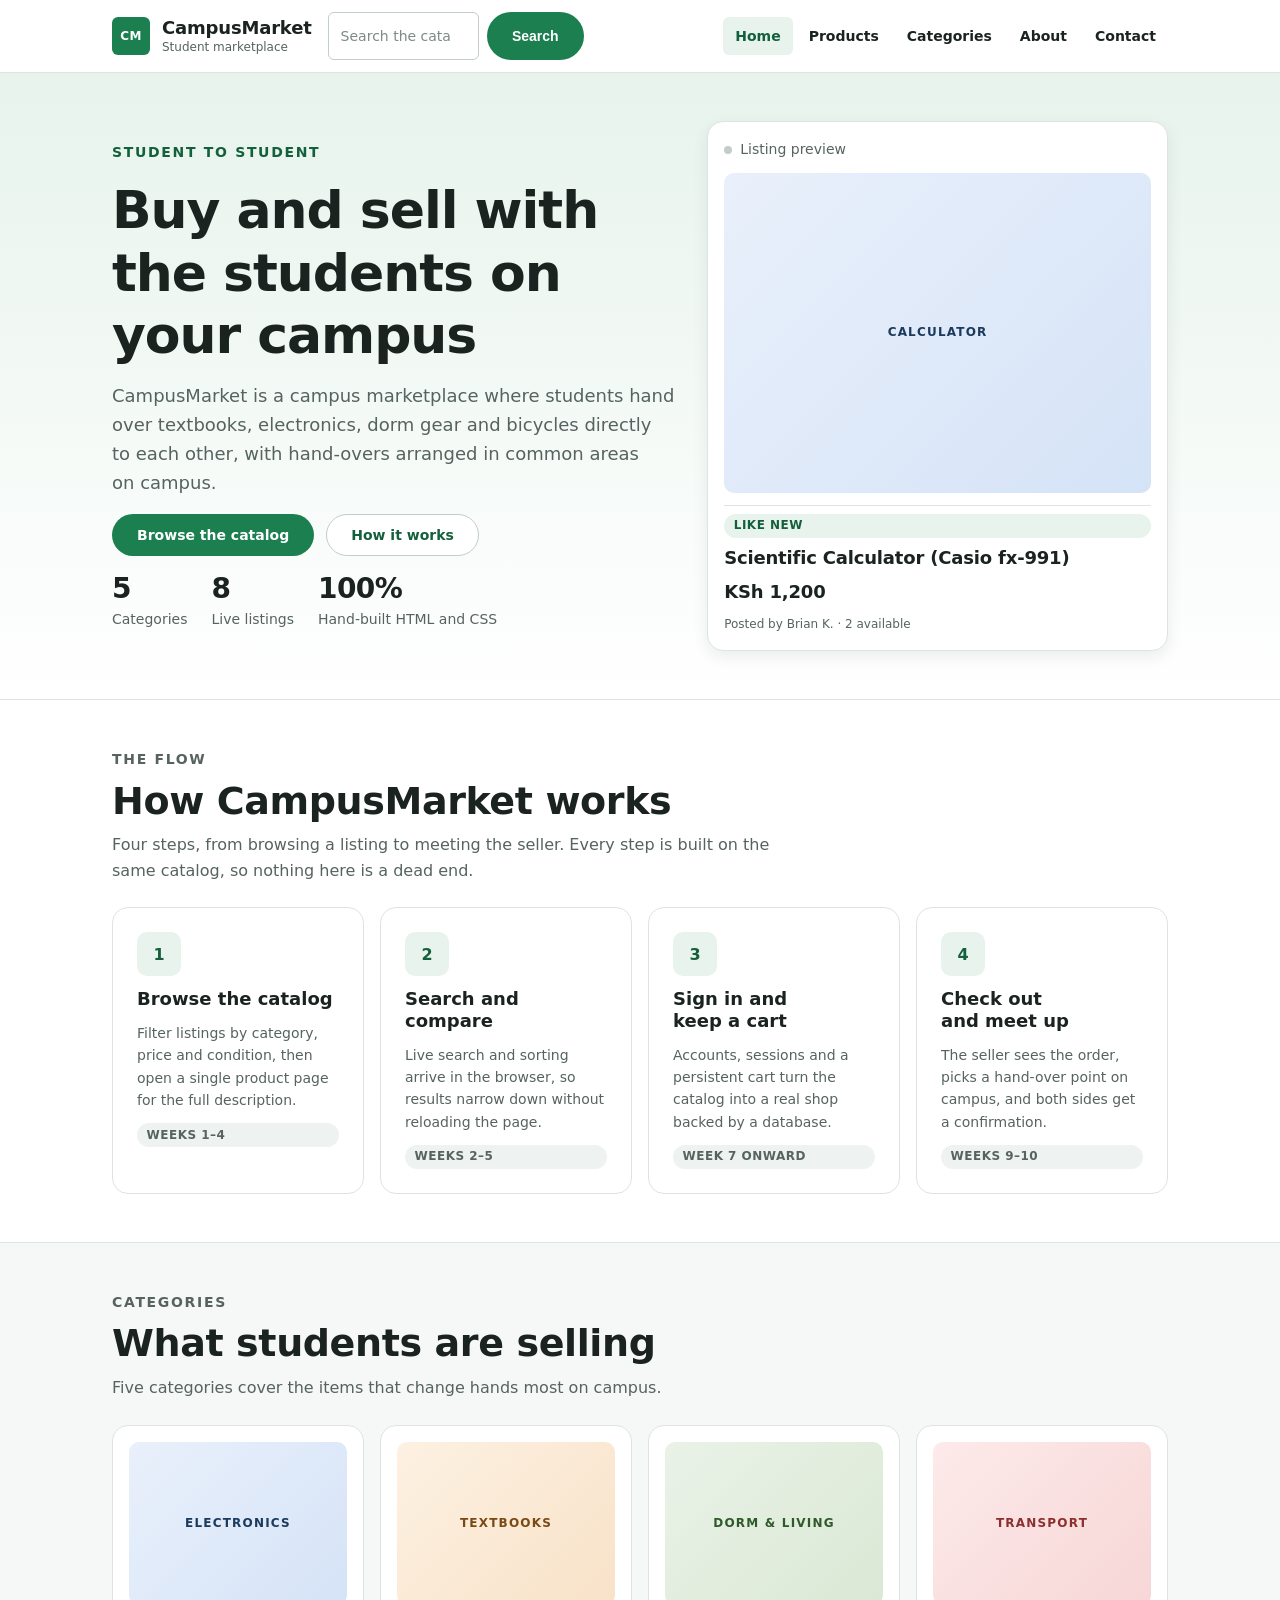
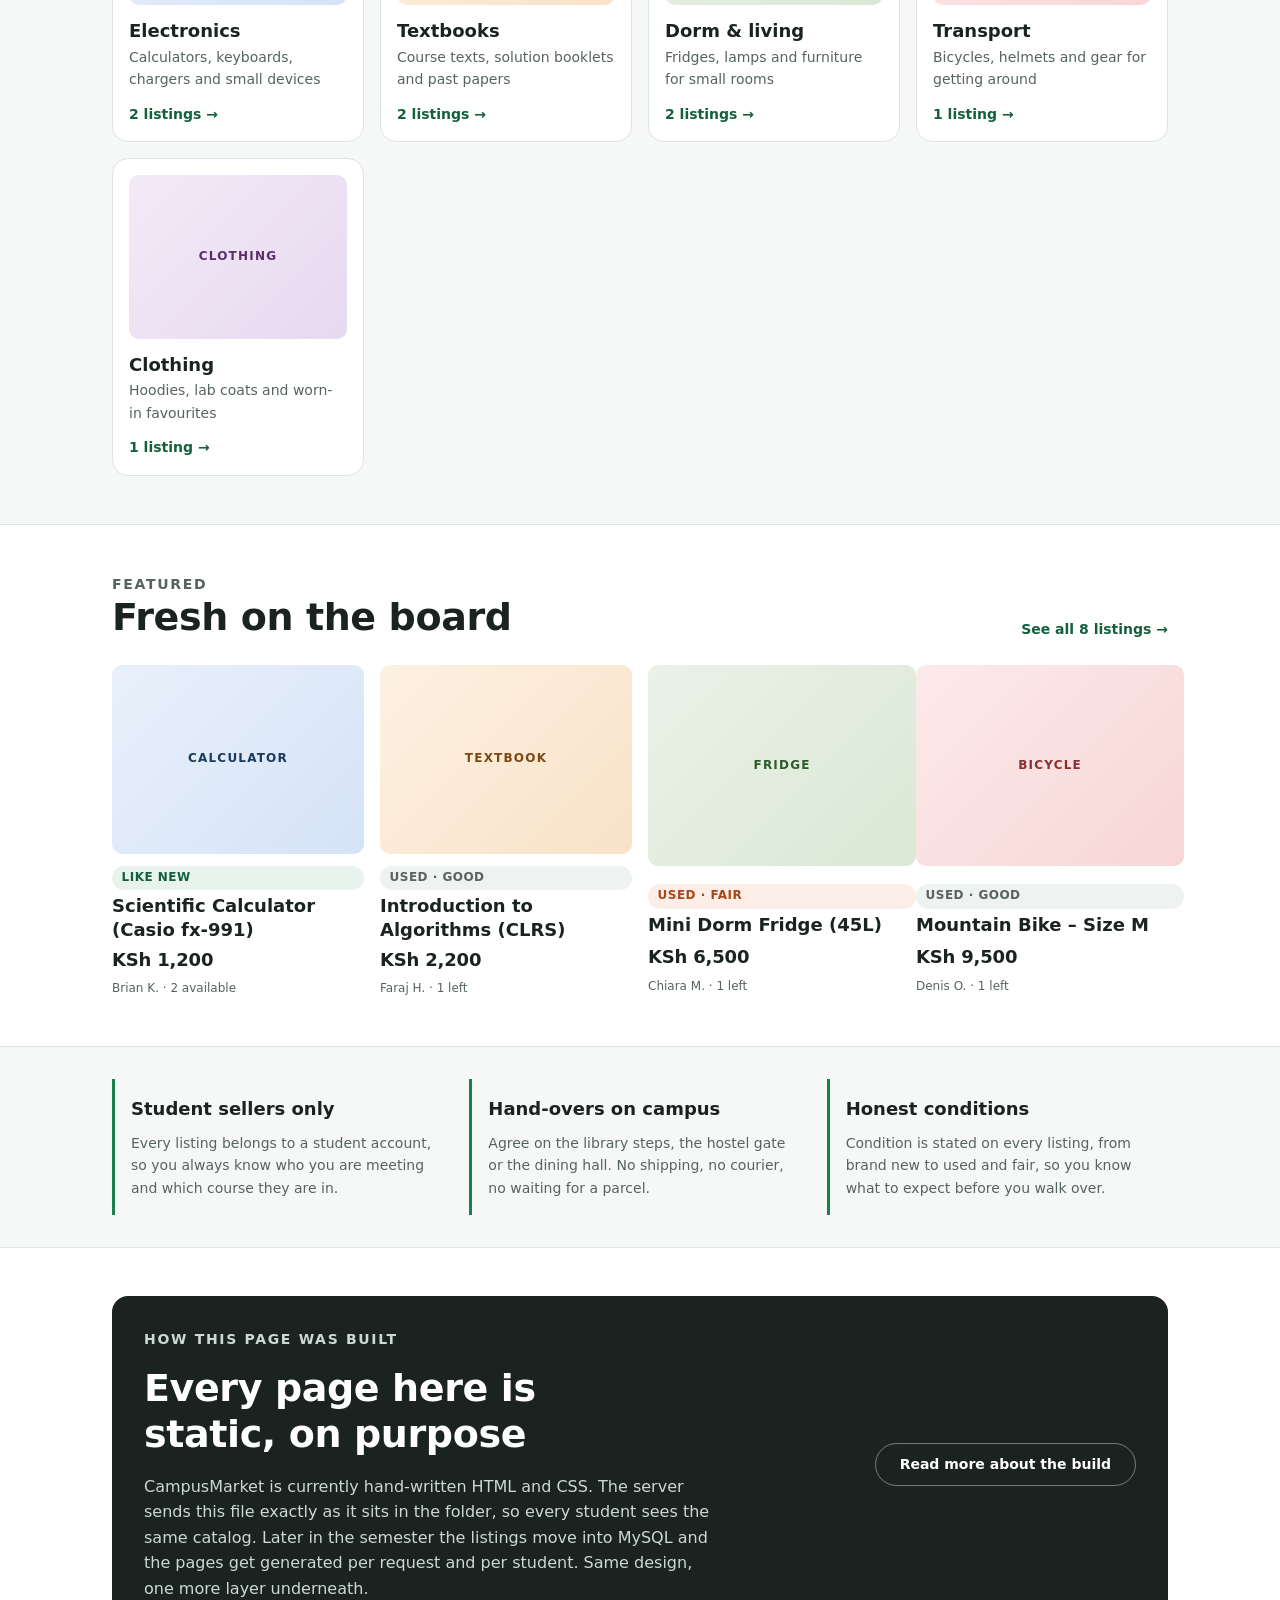
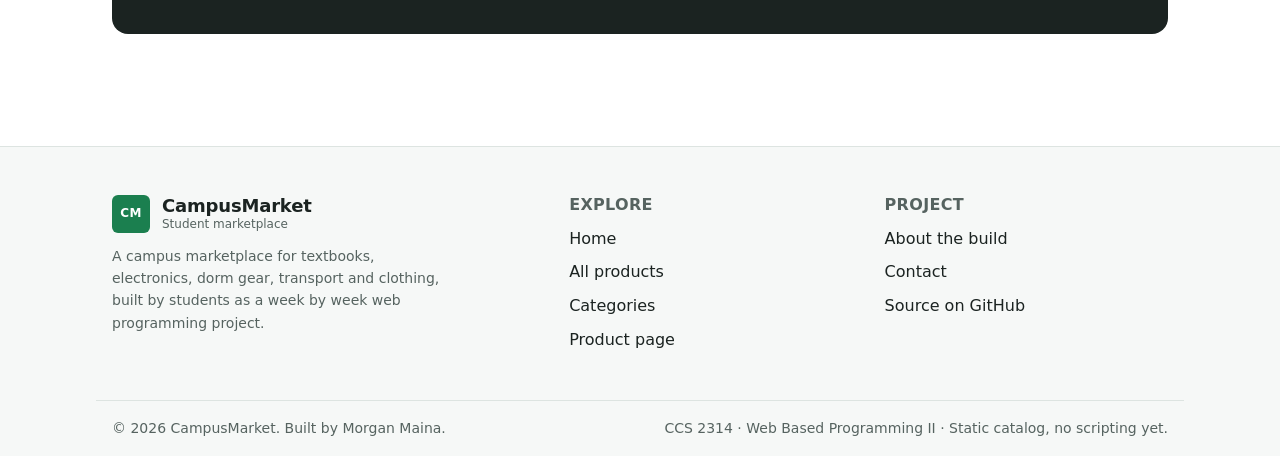
==== index.html @ 585a8e01 "CampusMarket: the Week 1-4 static catalog Initial commit of the rebuilt project: ten hand-written pa" ====
<!DOCTYPE html>
<html lang="en">
<head>
  <meta charset="utf-8">
  <meta name="viewport" content="width=device-width, initial-scale=1">
  <title>CampusMarket | Buy and sell on campus</title>
  <meta name="description" content="CampusMarket is a student marketplace for buying and selling used textbooks, electronics, dorm gear and more on campus.">
  <link rel="stylesheet" href="css/style.css">
</head>
<body>
  <a class="skip-link" href="#main">Skip to main content</a>

  <header class="site-header">
    <div class="container site-header__inner">
      <a class="brand" href="index.html">
        <span class="brand__mark" aria-hidden="true">CM</span>
        <span>
          <span class="brand__name">CampusMarket</span>
          <span class="brand__tag">Student marketplace</span>
        </span>
      </a>

      <form class="header-search" role="search" action="products.html" method="get">
        <label class="visually-hidden" for="site-search">Search listings</label>
        <input class="input" id="site-search" name="q" type="search" placeholder="Search the catalog">
        <button class="btn btn--primary" type="submit">Search</button>
      </form>

      <nav class="site-nav" aria-label="Primary">
        <ul class="site-nav__list">
          <li><a class="site-nav__link" href="index.html" aria-current="page">Home</a></li>
          <li><a class="site-nav__link" href="products.html">Products</a></li>
          <li><a class="site-nav__link" href="products.html#categories">Categories</a></li>
          <li><a class="site-nav__link" href="about.html">About</a></li>
          <li><a class="site-nav__link" href="contact.html">Contact</a></li>
        </ul>
      </nav>
    </div>
  </header>

  <main id="main">
    <section class="hero">
      <div class="container hero__inner">
        <div class="hero__content">
          <p class="eyebrow">Student to student</p>
          <h1>Buy and sell with the students on your campus</h1>
          <p class="lead">CampusMarket is a campus marketplace where students hand over
            textbooks, electronics, dorm gear and bicycles directly to each other, with
            hand-overs arranged in common areas on campus.</p>
          <div class="hero__actions">
            <a class="btn btn--primary" href="products.html">Browse the catalog</a>
            <a class="btn btn--secondary" href="#how-it-works">How it works</a>
          </div>
          <ul class="hero__stats">
            <li>
              <span class="stat__value">5</span>
              <span class="stat__label">Categories</span>
            </li>
            <li>
              <span class="stat__value">8</span>
              <span class="stat__label">Live listings</span>
            </li>
            <li>
              <span class="stat__value">100%</span>
              <span class="stat__label">Hand-built HTML and CSS</span>
            </li>
          </ul>
        </div>

        <aside class="hero__panel" aria-label="Example listing">
          <p class="hero__panel-bar">Listing preview</p>
          <div class="media media--electronics" role="img" aria-label="Placeholder for a product photo">Calculator</div>
          <div class="hero__panel-body">
            <span class="chip chip--primary">Like new</span>
            <h2 class="product-card__title">Scientific Calculator (Casio fx-991)</h2>
            <p class="price">KSh 1,200</p>
            <p class="product-card__meta">Posted by Brian K. &middot; 2 available</p>
          </div>
        </aside>
      </div>
    </section>

    <section class="section" id="how-it-works" aria-labelledby="how-it-works-title">
      <div class="container">
        <div class="section__head">
          <p class="eyebrow">The flow</p>
          <h2 id="how-it-works-title">How CampusMarket works</h2>
          <p>Four steps, from browsing a listing to meeting the seller. Every step is built
            on the same catalog, so nothing here is a dead end.</p>
        </div>

        <div class="grid grid--4">
          <article class="card card--link">
            <span class="feature__icon" aria-hidden="true">1</span>
            <h3 class="card__title">Browse the catalog</h3>
            <p class="card__text">Filter listings by category, price and condition, then open
              a single product page for the full description.</p>
            <span class="chip">Weeks 1&ndash;4</span>
          </article>

          <article class="card card--link">
            <span class="feature__icon" aria-hidden="true">2</span>
            <h3 class="card__title">Search and compare</h3>
            <p class="card__text">Live search and sorting arrive in the browser, so results
              narrow down without reloading the page.</p>
            <span class="chip">Weeks 2&ndash;5</span>
          </article>

          <article class="card card--link">
            <span class="feature__icon" aria-hidden="true">3</span>
            <h3 class="card__title">Sign in and keep a cart</h3>
            <p class="card__text">Accounts, sessions and a persistent cart turn the catalog
              into a real shop backed by a database.</p>
            <span class="chip">Week 7 onward</span>
          </article>

          <article class="card card--link">
            <span class="feature__icon" aria-hidden="true">4</span>
            <h3 class="card__title">Check out and meet up</h3>
            <p class="card__text">The seller sees the order, picks a hand-over point on
              campus, and both sides get a confirmation.</p>
            <span class="chip">Weeks 9&ndash;10</span>
          </article>
        </div>
      </div>
    </section>

    <section class="section section--surface" id="categories" aria-labelledby="categories-title">
      <div class="container">
        <div class="section__head">
          <p class="eyebrow">Categories</p>
          <h2 id="categories-title">What students are selling</h2>
          <p>Five categories cover the items that change hands most on campus.</p>
        </div>

        <div class="grid grid--3">
          <a class="category-card" href="category-electronics.html">
            <div class="media media--electronics" role="img" aria-label="Placeholder for the electronics category">Electronics</div>
            <div>
              <p class="category-card__name">Electronics</p>
              <p class="category-card__meta">Calculators, keyboards, chargers and small devices</p>
            </div>
            <p class="card__link">2 listings</p>
          </a>

          <a class="category-card" href="category-textbooks.html">
            <div class="media media--textbooks" role="img" aria-label="Placeholder for the textbooks category">Textbooks</div>
            <div>
              <p class="category-card__name">Textbooks</p>
              <p class="category-card__meta">Course texts, solution booklets and past papers</p>
            </div>
            <p class="card__link">2 listings</p>
          </a>

          <a class="category-card" href="category-dorm-living.html">
            <div class="media media--dorm-living" role="img" aria-label="Placeholder for the dorm and living category">Dorm &amp; living</div>
            <div>
              <p class="category-card__name">Dorm &amp; living</p>
              <p class="category-card__meta">Fridges, lamps and furniture for small rooms</p>
            </div>
            <p class="card__link">2 listings</p>
          </a>

          <a class="category-card" href="category-transport.html">
            <div class="media media--transport" role="img" aria-label="Placeholder for the transport category">Transport</div>
            <div>
              <p class="category-card__name">Transport</p>
              <p class="category-card__meta">Bicycles, helmets and gear for getting around</p>
            </div>
            <p class="card__link">1 listing</p>
          </a>

          <a class="category-card" href="category-clothing.html">
            <div class="media media--clothing" role="img" aria-label="Placeholder for the clothing category">Clothing</div>
            <div>
              <p class="category-card__name">Clothing</p>
              <p class="category-card__meta">Hoodies, lab coats and worn-in favourites</p>
            </div>
            <p class="card__link">1 listing</p>
          </a>
        </div>
      </div>
    </section>

    <section class="section" aria-labelledby="featured-title">
      <div class="container">
        <div class="section__head section__head--split">
          <div>
            <p class="eyebrow">Featured</p>
            <h2 id="featured-title">Fresh on the board</h2>
          </div>
          <a class="card__link" href="products.html">See all 8 listings</a>
        </div>

        <div class="grid grid--4">
          <article class="product-card">
            <div class="media media--electronics" role="img" aria-label="Placeholder for a product photo">Calculator</div>
            <div class="product-card__body">
              <span class="chip chip--primary">Like new</span>
              <h3 class="product-card__title">
                <a href="product.html">Scientific Calculator (Casio fx-991)</a>
              </h3>
              <p class="price">KSh 1,200</p>
              <p class="product-card__meta">Brian K. &middot; 2 available</p>
            </div>
          </article>

          <article class="product-card">
            <div class="media media--textbooks" role="img" aria-label="Placeholder for a product photo">Textbook</div>
            <div class="product-card__body">
              <span class="chip">Used &middot; good</span>
              <h3 class="product-card__title">
                <a href="product.html">Introduction to Algorithms (CLRS)</a>
              </h3>
              <p class="price">KSh 2,200</p>
              <p class="product-card__meta">Faraj H. &middot; 1 left</p>
            </div>
          </article>

          <article class="product-card">
            <div class="media media--dorm-living" role="img" aria-label="Placeholder for a product photo">Fridge</div>
            <div class="product-card__body">
              <span class="chip chip--sale">Used &middot; fair</span>
              <h3 class="product-card__title">
                <a href="product.html">Mini Dorm Fridge (45L)</a>
              </h3>
              <p class="price">KSh 6,500</p>
              <p class="product-card__meta">Chiara M. &middot; 1 left</p>
            </div>
          </article>

          <article class="product-card">
            <div class="media media--transport" role="img" aria-label="Placeholder for a product photo">Bicycle</div>
            <div class="product-card__body">
              <span class="chip">Used &middot; good</span>
              <h3 class="product-card__title">
                <a href="product.html">Mountain Bike &ndash; Size M</a>
              </h3>
              <p class="price">KSh 9,500</p>
              <p class="product-card__meta">Denis O. &middot; 1 left</p>
            </div>
          </article>
        </div>
      </div>
    </section>

    <section class="section section--tight section--surface" aria-labelledby="promises-title">
      <div class="container">
        <h2 class="visually-hidden" id="promises-title">Why shop on CampusMarket</h2>
        <div class="grid grid--3">
          <div class="promise">
            <p class="promise__title">Student sellers only</p>
            <p class="promise__text">Every listing belongs to a student account, so you always
              know who you are meeting and which course they are in.</p>
          </div>
          <div class="promise">
            <p class="promise__title">Hand-overs on campus</p>
            <p class="promise__text">Agree on the library steps, the hostel gate or the dining
              hall. No shipping, no courier, no waiting for a parcel.</p>
          </div>
          <div class="promise">
            <p class="promise__title">Honest conditions</p>
            <p class="promise__text">Condition is stated on every listing, from brand new to
              used and fair, so you know what to expect before you walk over.</p>
          </div>
        </div>
      </div>
    </section>

    <section class="section" aria-labelledby="static-title">
      <div class="container">
        <div class="callout">
          <div class="stack">
            <p class="eyebrow">How this page was built</p>
            <h2 id="static-title">Every page here is static, on purpose</h2>
            <p>CampusMarket is currently hand-written HTML and CSS. The server sends this file
              exactly as it sits in the folder, so every student sees the same catalog. Later in
              the semester the listings move into MySQL and the pages get generated per request
              and per student. Same design, one more layer underneath.</p>
          </div>
          <a class="btn btn--secondary" href="about.html">Read more about the build</a>
        </div>
      </div>
    </section>
  </main>

  <footer class="site-footer">
    <div class="container site-footer__inner">
      <div class="site-footer__about">
        <a class="brand" href="index.html">
          <span class="brand__mark" aria-hidden="true">CM</span>
          <span>
            <span class="brand__name">CampusMarket</span>
            <span class="brand__tag">Student marketplace</span>
          </span>
        </a>
        <p>A campus marketplace for textbooks, electronics, dorm gear, transport and
          clothing, built by students as a week by week web programming project.</p>
      </div>

      <nav aria-labelledby="footer-explore">
        <h2 id="footer-explore">Explore</h2>
        <ul>
          <li><a href="index.html">Home</a></li>
          <li><a href="products.html">All products</a></li>
          <li><a href="products.html#categories">Categories</a></li>
          <li><a href="product.html">Product page</a></li>
        </ul>
      </nav>

      <nav aria-labelledby="footer-project">
        <h2 id="footer-project">Project</h2>
        <ul>
          <li><a href="about.html">About the build</a></li>
          <li><a href="contact.html">Contact</a></li>
          <li><a href="https://github.com/webstar2005/campusmarket-Morgan-Maina">Source on GitHub</a></li>
        </ul>
      </nav>
    </div>

    <div class="container site-footer__bottom">
      <p>&copy; 2026 CampusMarket. Built by Morgan Maina.</p>
      <p>CCS 2314 &middot; Web Based Programming II &middot; Static catalog, no scripting yet.</p>
    </div>
  </footer>
</body>
</html>
---- css/style.css ----
:root {
  --color-bg: #ffffff;
  --color-surface: #f6f8f7;
  --color-surface-alt: #eef2f0;
  --color-border: #dde4e1;
  --color-border-strong: #c3cec9;
  --color-ink: #1b2321;
  --color-ink-muted: #566360;
  --color-ink-soft: #7d8a86;
  --color-primary: #1b7f4f;
  --color-primary-strong: #14603c;
  --color-primary-soft: #e7f3ec;
  --color-accent: #a8481a;
  --color-accent-soft: #fbeee6;
  --color-info-soft: #e6eefb;
  --color-info-ink: #1b3a5c;
  --color-focus: #0b4f97;
  --color-on-dark: #ffffff;
  --color-on-dark-muted: #ccd8d4;

  --font-sans: "Segoe UI", system-ui, -apple-system, "Helvetica Neue", Arial, sans-serif;

  --step--1: 0.875rem;
  --step-0: 1rem;
  --step-1: 1.125rem;
  --step-2: 1.375rem;
  --step-3: clamp(1.5rem, 1.28rem + 1.1vw, 1.75rem);
  --step-4: clamp(1.75rem, 1.42rem + 1.65vw, 2.375rem);
  --step-5: clamp(2.125rem, 1.6rem + 2.6vw, 3.25rem);

  --space-1: 0.25rem;
  --space-2: 0.5rem;
  --space-3: 0.75rem;
  --space-4: 1rem;
  --space-5: 1.5rem;
  --space-6: 2rem;
  --space-7: 3rem;
  --space-8: 4rem;

  --radius-sm: 0.375rem;
  --radius: 0.625rem;
  --radius-lg: 1rem;
  --radius-pill: 999px;

  --shadow-sm: 0 1px 2px rgba(27, 35, 33, 0.08);
  --shadow-md: 0 6px 16px rgba(27, 35, 33, 0.08);
  --shadow-lg: 0 14px 32px rgba(27, 35, 33, 0.1);

  --container: 68rem;
  --measure: 66ch;
  --transition: 160ms ease;
}

*,
*::before,
*::after {
  box-sizing: border-box;
}

* {
  margin: 0;
}

html {
  -webkit-text-size-adjust: 100%;
  scroll-behavior: smooth;
}

@media (prefers-reduced-motion: reduce) {
  html {
    scroll-behavior: auto;
  }

  *,
  *::before,
  *::after {
    transition-duration: 0.01ms !important;
  }
}

body {
  min-height: 100vh;
  display: flex;
  flex-direction: column;
  background: var(--color-bg);
  color: var(--color-ink);
  font-family: var(--font-sans);
  font-size: var(--step-0);
  line-height: 1.6;
}

main {
  flex: 1 0 auto;
}

img,
svg {
  display: block;
  max-width: 100%;
  height: auto;
}

a {
  color: var(--color-primary-strong);
  text-underline-offset: 0.2em;
}

a:hover {
  color: var(--color-primary);
}

:focus-visible {
  outline: 3px solid var(--color-focus);
  outline-offset: 2px;
  border-radius: var(--radius-sm);
}

h1,
h2,
h3,
h4 {
  line-height: 1.2;
  font-weight: 700;
  text-wrap: balance;
}

h1 {
  font-size: var(--step-5);
  letter-spacing: -0.02em;
}

h2 {
  font-size: var(--step-4);
  letter-spacing: -0.01em;
}

h3 {
  font-size: var(--step-2);
}

h4 {
  font-size: var(--step-1);
}

p {
  text-wrap: pretty;
}

.lead {
  max-width: var(--measure);
  font-size: var(--step-1);
  color: var(--color-ink-muted);
}

.prose > * + * {
  margin-top: var(--space-4);
}

.prose h2,
.prose h3 {
  margin-top: var(--space-6);
}

.prose ul {
  padding-left: 1.25rem;
}

.eyebrow {
  font-size: var(--step--1);
  font-weight: 700;
  letter-spacing: 0.12em;
  text-transform: uppercase;
  color: var(--color-primary-strong);
}

.text-muted {
  color: var(--color-ink-muted);
}

.container {
  width: 100%;
  max-width: var(--container);
  margin-inline: auto;
  padding-inline: var(--space-4);
}

.section {
  padding-block: var(--space-7);
}

.section--tight {
  padding-block: var(--space-6);
}

.section--surface {
  background: var(--color-surface);
  border-block: 1px solid var(--color-border);
}

.section__head {
  max-width: var(--measure);
  display: grid;
  gap: var(--space-2);
  margin-bottom: var(--space-5);
}

.section__head p {
  color: var(--color-ink-muted);
}

.section__head--split {
  max-width: none;
  display: flex;
  flex-wrap: wrap;
  align-items: end;
  justify-content: space-between;
  gap: var(--space-4);
}

.grid {
  display: grid;
  gap: var(--space-4);
}

.grid--2 {
  grid-template-columns: repeat(auto-fit, minmax(17rem, 1fr));
}

.grid--3 {
  grid-template-columns: repeat(auto-fit, minmax(15rem, 1fr));
}

.grid--4 {
  grid-template-columns: repeat(auto-fit, minmax(13rem, 1fr));
}

.stack > * + * {
  margin-top: var(--space-4);
}

.cluster {
  display: flex;
  flex-wrap: wrap;
  align-items: center;
  gap: var(--space-3);
  padding: 0;
  list-style: none;
}

.title-sm {
  font-size: var(--step-1);
  font-weight: 700;
}

.page-head {
  background: var(--color-surface);
  border-bottom: 1px solid var(--color-border);
}

.page-head__inner {
  display: grid;
  gap: var(--space-2);
  padding-block: var(--space-6);
}

.results-bar {
  display: flex;
  flex-wrap: wrap;
  align-items: center;
  justify-content: space-between;
  gap: var(--space-3);
  padding-block: var(--space-4);
  color: var(--color-ink-muted);
  font-size: var(--step--1);
}

.filters {
  display: grid;
  grid-template-columns: repeat(auto-fit, minmax(12rem, 1fr));
  align-items: end;
  gap: var(--space-4);
  padding: var(--space-4);
  background: var(--color-surface);
  border: 1px solid var(--color-border);
  border-radius: var(--radius-lg);
}

.filters__actions {
  display: flex;
  flex-wrap: wrap;
  gap: var(--space-2);
}

.skip-link {
  position: absolute;
  top: -6rem;
  left: var(--space-4);
  z-index: 20;
  padding: var(--space-3) var(--space-4);
  border-radius: var(--radius);
  background: var(--color-ink);
  color: var(--color-on-dark);
  font-weight: 700;
  text-decoration: none;
}

.skip-link:focus {
  top: var(--space-3);
  color: var(--color-on-dark);
}

.visually-hidden {
  position: absolute;
  width: 1px;
  height: 1px;
  margin: -1px;
  padding: 0;
  overflow: hidden;
  clip: rect(0 0 0 0);
  white-space: nowrap;
  border: 0;
}

.site-header {
  position: sticky;
  top: 0;
  z-index: 5;
  background: var(--color-bg);
  border-bottom: 1px solid var(--color-border);
}

.site-header__inner {
  display: flex;
  flex-wrap: wrap;
  align-items: center;
  gap: var(--space-4);
  padding-block: var(--space-3);
}

.brand {
  display: flex;
  align-items: center;
  gap: var(--space-3);
  color: var(--color-ink);
  text-decoration: none;
}

.brand__mark {
  width: 2.375rem;
  height: 2.375rem;
  display: grid;
  place-items: center;
  border-radius: var(--radius-sm);
  background: var(--color-primary);
  color: var(--color-on-dark);
  font-size: 0.75rem;
  font-weight: 800;
  letter-spacing: 0.04em;
}

.brand__name {
  display: block;
  font-size: var(--step-1);
  font-weight: 800;
  letter-spacing: -0.01em;
  line-height: 1.25;
}

.brand__tag {
  display: block;
  font-size: 0.75rem;
  font-weight: 500;
  color: var(--color-ink-muted);
  line-height: 1.25;
}

.site-nav {
  margin-inline-start: auto;
}

.site-nav__list {
  display: flex;
  flex-wrap: wrap;
  gap: var(--space-1);
  padding: 0;
  list-style: none;
}

.site-nav__link {
  display: block;
  padding: var(--space-2) var(--space-3);
  border-radius: var(--radius-sm);
  color: var(--color-ink);
  font-size: var(--step--1);
  font-weight: 600;
  text-decoration: none;
}

.site-nav__link:hover {
  background: var(--color-surface-alt);
  color: var(--color-ink);
}

.site-nav__link[aria-current="page"] {
  background: var(--color-primary-soft);
  color: var(--color-primary-strong);
}

.header-search {
  display: flex;
  gap: var(--space-2);
  width: 100%;
}

@media (min-width: 64rem) {
  .header-search {
    width: 16rem;
  }
}

.btn {
  display: inline-flex;
  align-items: center;
  justify-content: center;
  gap: var(--space-2);
  padding: var(--space-3) var(--space-5);
  border: 1px solid transparent;
  border-radius: var(--radius-pill);
  font-size: var(--step--1);
  font-weight: 700;
  line-height: 1.2;
  text-decoration: none;
  cursor: pointer;
  transition: background-color var(--transition), color var(--transition),
    border-color var(--transition), transform var(--transition);
}

.btn:active {
  transform: translateY(1px);
}

.btn--primary {
  background: var(--color-primary);
  color: var(--color-on-dark);
}

.btn--primary:hover {
  background: var(--color-primary-strong);
  color: var(--color-on-dark);
}

.btn--secondary {
  background: var(--color-bg);
  border-color: var(--color-border-strong);
  color: var(--color-primary-strong);
}

.btn--secondary:hover {
  background: var(--color-surface-alt);
  color: var(--color-primary-strong);
}

.btn--ghost {
  background: transparent;
  border-color: var(--color-border);
  color: var(--color-ink);
}

.btn--ghost:hover {
  background: var(--color-surface-alt);
  color: var(--color-ink);
}

.hero {
  background: linear-gradient(180deg, var(--color-primary-soft), var(--color-bg));
  border-bottom: 1px solid var(--color-border);
}

.hero__inner {
  display: grid;
  gap: var(--space-6);
  align-items: center;
  padding-block: var(--space-7);
}

@media (min-width: 60rem) {
  .hero__inner {
    grid-template-columns: 1.1fr 0.9fr;
  }
}

.hero__content {
  display: grid;
  gap: var(--space-4);
  justify-items: start;
}

.hero h1 {
  max-width: 17ch;
}

.hero__actions {
  display: flex;
  flex-wrap: wrap;
  gap: var(--space-3);
}

.hero__stats {
  display: flex;
  flex-wrap: wrap;
  gap: var(--space-5);
  padding: 0;
  color: var(--color-ink-muted);
  list-style: none;
}

.stat__value {
  display: block;
  color: var(--color-ink);
  font-size: var(--step-3);
  font-weight: 800;
  letter-spacing: -0.02em;
  line-height: 1.2;
}

.stat__label {
  font-size: var(--step--1);
}

.hero__panel {
  display: grid;
  gap: var(--space-3);
  padding: var(--space-4);
  background: var(--color-bg);
  border: 1px solid var(--color-border);
  border-radius: var(--radius-lg);
  box-shadow: var(--shadow-md);
}

.hero__panel-bar {
  display: flex;
  align-items: center;
  gap: var(--space-2);
  font-size: var(--step--1);
  color: var(--color-ink-muted);
}

.hero__panel-bar::before {
  content: "";
  width: 0.5rem;
  height: 0.5rem;
  border-radius: 50%;
  background: var(--color-border-strong);
}

.hero__panel-body {
  display: grid;
  gap: var(--space-2);
  padding-top: var(--space-2);
  border-top: 1px solid var(--color-border);
}

.media {
  position: relative;
  display: grid;
  place-items: center;
  aspect-ratio: 4 / 3;
  padding: var(--space-4);
  border-radius: var(--radius);
  background: var(--color-surface-alt);
  color: var(--color-ink-muted);
  font-size: 0.75rem;
  font-weight: 700;
  letter-spacing: 0.1em;
  text-align: center;
  text-transform: uppercase;
}

.media--electronics {
  background: linear-gradient(135deg, #e9f0fb, #d5e3f7);
  color: var(--color-info-ink);
}

.media--textbooks {
  background: linear-gradient(135deg, #fdf1e2, #f8e2c8);
  color: #7a4a15;
}

.media--dorm-living {
  background: linear-gradient(135deg, #eaf2e7, #dae8d5);
  color: #2f5a2a;
}

.media--transport {
  background: linear-gradient(135deg, #fdeaea, #f7d6d6);
  color: #8c2f2f;
}

.media--clothing {
  background: linear-gradient(135deg, #f3eaf7, #e7d9f0);
  color: #5a2f6b;
}

.card {
  display: grid;
  gap: var(--space-3);
  align-content: start;
  padding: var(--space-5);
  background: var(--color-bg);
  border: 1px solid var(--color-border);
  border-radius: var(--radius-lg);
}

.card--flush {
  padding: 0;
  overflow: hidden;
}

.card__title {
  font-size: var(--step-1);
}

.card__text {
  color: var(--color-ink-muted);
  font-size: var(--step--1);
}

.card__link {
  color: var(--color-primary-strong);
  font-size: var(--step--1);
  font-weight: 700;
  text-decoration: none;
}

.card__link::after {
  content: " \2192";
}

.card__link:hover {
  text-decoration: underline;
}

.card--link {
  transition: box-shadow var(--transition), border-color var(--transition);
}

.card--link:hover {
  border-color: var(--color-border-strong);
  box-shadow: var(--shadow-md);
}

.feature__icon {
  width: 2.75rem;
  height: 2.75rem;
  display: grid;
  place-items: center;
  border-radius: var(--radius);
  background: var(--color-primary-soft);
  color: var(--color-primary-strong);
  font-size: var(--step-0);
  font-weight: 800;
}

.chip {
  display: inline-block;
  padding: 0.15rem 0.6rem;
  border-radius: var(--radius-pill);
  background: var(--color-surface-alt);
  color: var(--color-ink-muted);
  font-size: 0.75rem;
  font-weight: 700;
  letter-spacing: 0.04em;
  text-transform: uppercase;
  text-decoration: none;
  white-space: nowrap;
}

a.chip:hover {
  background: var(--color-border);
  color: var(--color-ink);
}

a.chip--primary:hover {
  background: var(--color-border);
  color: var(--color-primary-strong);
}

.chip--primary {
  background: var(--color-primary-soft);
  color: var(--color-primary-strong);
}

.chip--info {
  background: var(--color-info-soft);
  color: var(--color-info-ink);
}

.chip--sale {
  background: var(--color-accent-soft);
  color: var(--color-accent);
}

.category-card {
  display: grid;
  gap: var(--space-3);
  padding: var(--space-4);
  color: inherit;
  text-decoration: none;
  background: var(--color-bg);
  border: 1px solid var(--color-border);
  border-radius: var(--radius-lg);
  transition: box-shadow var(--transition), border-color var(--transition);
}

.category-card:hover {
  border-color: var(--color-primary);
  box-shadow: var(--shadow-md);
}

.category-card__name {
  font-size: var(--step-1);
  font-weight: 700;
}

.category-card__meta {
  color: var(--color-ink-muted);
  font-size: var(--step--1);
}

.product-card {
  display: grid;
  gap: var(--space-3);
}

.product-card__body {
  display: grid;
  gap: var(--space-1);
}

.product-card__title {
  font-size: var(--step-1);
  line-height: 1.35;
}

.product-card__title a {
  color: inherit;
  text-decoration: none;
}

.product-card__title a:hover {
  color: var(--color-primary-strong);
  text-decoration: underline;
}

.product-card__meta {
  color: var(--color-ink-muted);
  font-size: 0.75rem;
}

.product-card__excerpt {
  color: var(--color-ink-muted);
  font-size: var(--step--1);
}

.price {
  font-size: var(--step-1);
  font-weight: 800;
  letter-spacing: -0.01em;
}

.price__was {
  margin-inline-end: var(--space-2);
  color: var(--color-ink-soft);
  font-size: var(--step--1);
  font-weight: 500;
  text-decoration: line-through;
}

.product-layout {
  display: grid;
  gap: var(--space-6);
}

@media (min-width: 56rem) {
  .product-layout {
    grid-template-columns: 1fr 1fr;
    align-items: start;
  }
}

.product-media {
  display: grid;
  gap: var(--space-2);
}

.media--large {
  aspect-ratio: 1 / 1;
  font-size: var(--step-0);
  letter-spacing: 0.12em;
}

.buy-box {
  position: sticky;
  top: 5rem;
  display: grid;
  gap: var(--space-4);
  padding: var(--space-5);
  background: var(--color-surface);
  border: 1px solid var(--color-border);
  border-radius: var(--radius-lg);
}

.detail-list {
  display: grid;
}

.detail-list > div {
  display: flex;
  flex-wrap: wrap;
  justify-content: space-between;
  gap: var(--space-4);
  padding-block: var(--space-3);
  border-bottom: 1px solid var(--color-border);
}

.detail-list dt {
  font-size: var(--step--1);
  font-weight: 600;
}

.detail-list dd {
  color: var(--color-ink-muted);
  font-size: var(--step--1);
  text-align: right;
}

.breadcrumb {
  padding-block: var(--space-4);
}

.breadcrumb__list {
  display: flex;
  flex-wrap: wrap;
  align-items: center;
  gap: var(--space-2);
  padding: 0;
  list-style: none;
  color: var(--color-ink-muted);
  font-size: var(--step--1);
}

.breadcrumb__list li::after {
  content: "/";
  margin-inline-start: var(--space-2);
  color: var(--color-border-strong);
}

.breadcrumb__list li:last-child::after {
  content: none;
}

.breadcrumb a {
  text-decoration: none;
}

.breadcrumb a:hover {
  text-decoration: underline;
}

.breadcrumb [aria-current="page"] {
  color: var(--color-ink);
  font-weight: 600;
}

.pagination {
  display: flex;
  flex-wrap: wrap;
  align-items: center;
  gap: var(--space-2);
  padding: 0;
  list-style: none;
}

.pagination__link {
  min-width: 2.5rem;
  height: 2.5rem;
  display: grid;
  place-items: center;
  padding-inline: var(--space-3);
  border: 1px solid var(--color-border);
  border-radius: var(--radius-sm);
  color: var(--color-ink);
  font-size: var(--step--1);
  font-weight: 600;
  text-decoration: none;
}

.pagination__link:hover {
  background: var(--color-surface-alt);
  color: var(--color-ink);
}

.pagination__link[aria-current="page"] {
  background: var(--color-primary);
  border-color: var(--color-primary);
  color: var(--color-on-dark);
}

.pagination--center {
  justify-content: center;
}

.pagination__item--disabled .pagination__link {
  color: var(--color-ink-soft);
  pointer-events: none;
}

.notice {
  display: grid;
  gap: var(--space-2);
  padding: var(--space-4);
  background: var(--color-surface);
  border: 1px solid var(--color-border);
  border-left: 4px solid var(--color-primary);
  border-radius: var(--radius);
}

.notice__title {
  font-weight: 700;
}

.notice p {
  color: var(--color-ink-muted);
  font-size: var(--step--1);
}

.notice--info {
  border-left-color: var(--color-info-ink);
}

.notice--warning {
  border-left-color: var(--color-accent);
}

.field {
  display: grid;
  gap: var(--space-2);
}

.field__label {
  font-size: var(--step--1);
  font-weight: 600;
}

.field__hint {
  color: var(--color-ink-muted);
  font-size: 0.8125rem;
}

.input,
.select,
.textarea {
  width: 100%;
  padding: var(--space-3);
  border: 1px solid var(--color-border-strong);
  border-radius: var(--radius-sm);
  background: var(--color-bg);
  color: var(--color-ink);
  font: inherit;
  font-size: var(--step--1);
}

.textarea {
  min-height: 9rem;
  resize: vertical;
}

.input::placeholder {
  color: var(--color-ink-soft);
}

.input:focus,
.select:focus,
.textarea:focus {
  border-color: var(--color-primary);
}

.select {
  appearance: none;
  padding-right: 2.5rem;
  background-image: url("data:image/svg+xml,%3Csvg xmlns='http://www.w3.org/2000/svg' viewBox='0 0 12 8'%3E%3Cpath fill='%23566360' d='M1 1.5 6 6.5l5-5'/%3E%3C/svg%3E");
  background-repeat: no-repeat;
  background-position: right var(--space-3) center;
  background-size: 0.75rem;
}

.callout {
  display: grid;
  gap: var(--space-4);
  justify-items: start;
  padding: var(--space-6);
  border-radius: var(--radius-lg);
  background: var(--color-ink);
  color: var(--color-on-dark);
}

@media (min-width: 52rem) {
  .callout {
    grid-template-columns: 1fr auto;
    align-items: center;
  }
}

.callout h2 {
  color: var(--color-on-dark);
}

.callout p {
  max-width: 56ch;
  color: var(--color-on-dark-muted);
}

.callout .btn--secondary {
  background: transparent;
  border-color: rgba(255, 255, 255, 0.4);
  color: var(--color-on-dark);
}

.callout .btn--secondary:hover {
  background: rgba(255, 255, 255, 0.12);
  color: var(--color-on-dark);
}

.promise {
  display: grid;
  gap: var(--space-2);
  align-content: start;
  padding: var(--space-4);
  border-left: 3px solid var(--color-primary);
}

.promise__title {
  font-size: var(--step-1);
  font-weight: 700;
}

.promise__text {
  color: var(--color-ink-muted);
  font-size: var(--step--1);
}

.site-footer {
  margin-top: var(--space-8);
  background: var(--color-surface);
  border-top: 1px solid var(--color-border);
}

.site-footer__inner {
  display: grid;
  gap: var(--space-6);
  padding-block: var(--space-7);
}

@media (min-width: 52rem) {
  .site-footer__inner {
    grid-template-columns: 1.5fr 1fr 1fr;
  }
}

.site-footer h2 {
  margin-bottom: var(--space-3);
  font-size: var(--step-0);
  letter-spacing: 0.02em;
  text-transform: uppercase;
  color: var(--color-ink-muted);
}

.site-footer__about p {
  max-width: 40ch;
  margin-top: var(--space-3);
  color: var(--color-ink-muted);
  font-size: var(--step--1);
}

.site-footer ul {
  display: grid;
  gap: var(--space-2);
  padding: 0;
  list-style: none;
}

.site-footer a {
  color: var(--color-ink);
  text-decoration: none;
}

.site-footer a:hover {
  color: var(--color-primary-strong);
  text-decoration: underline;
}

.site-footer__bottom {
  display: flex;
  flex-wrap: wrap;
  justify-content: space-between;
  gap: var(--space-3);
  padding-block: var(--space-4);
  border-top: 1px solid var(--color-border);
  color: var(--color-ink-muted);
  font-size: var(--step--1);
}
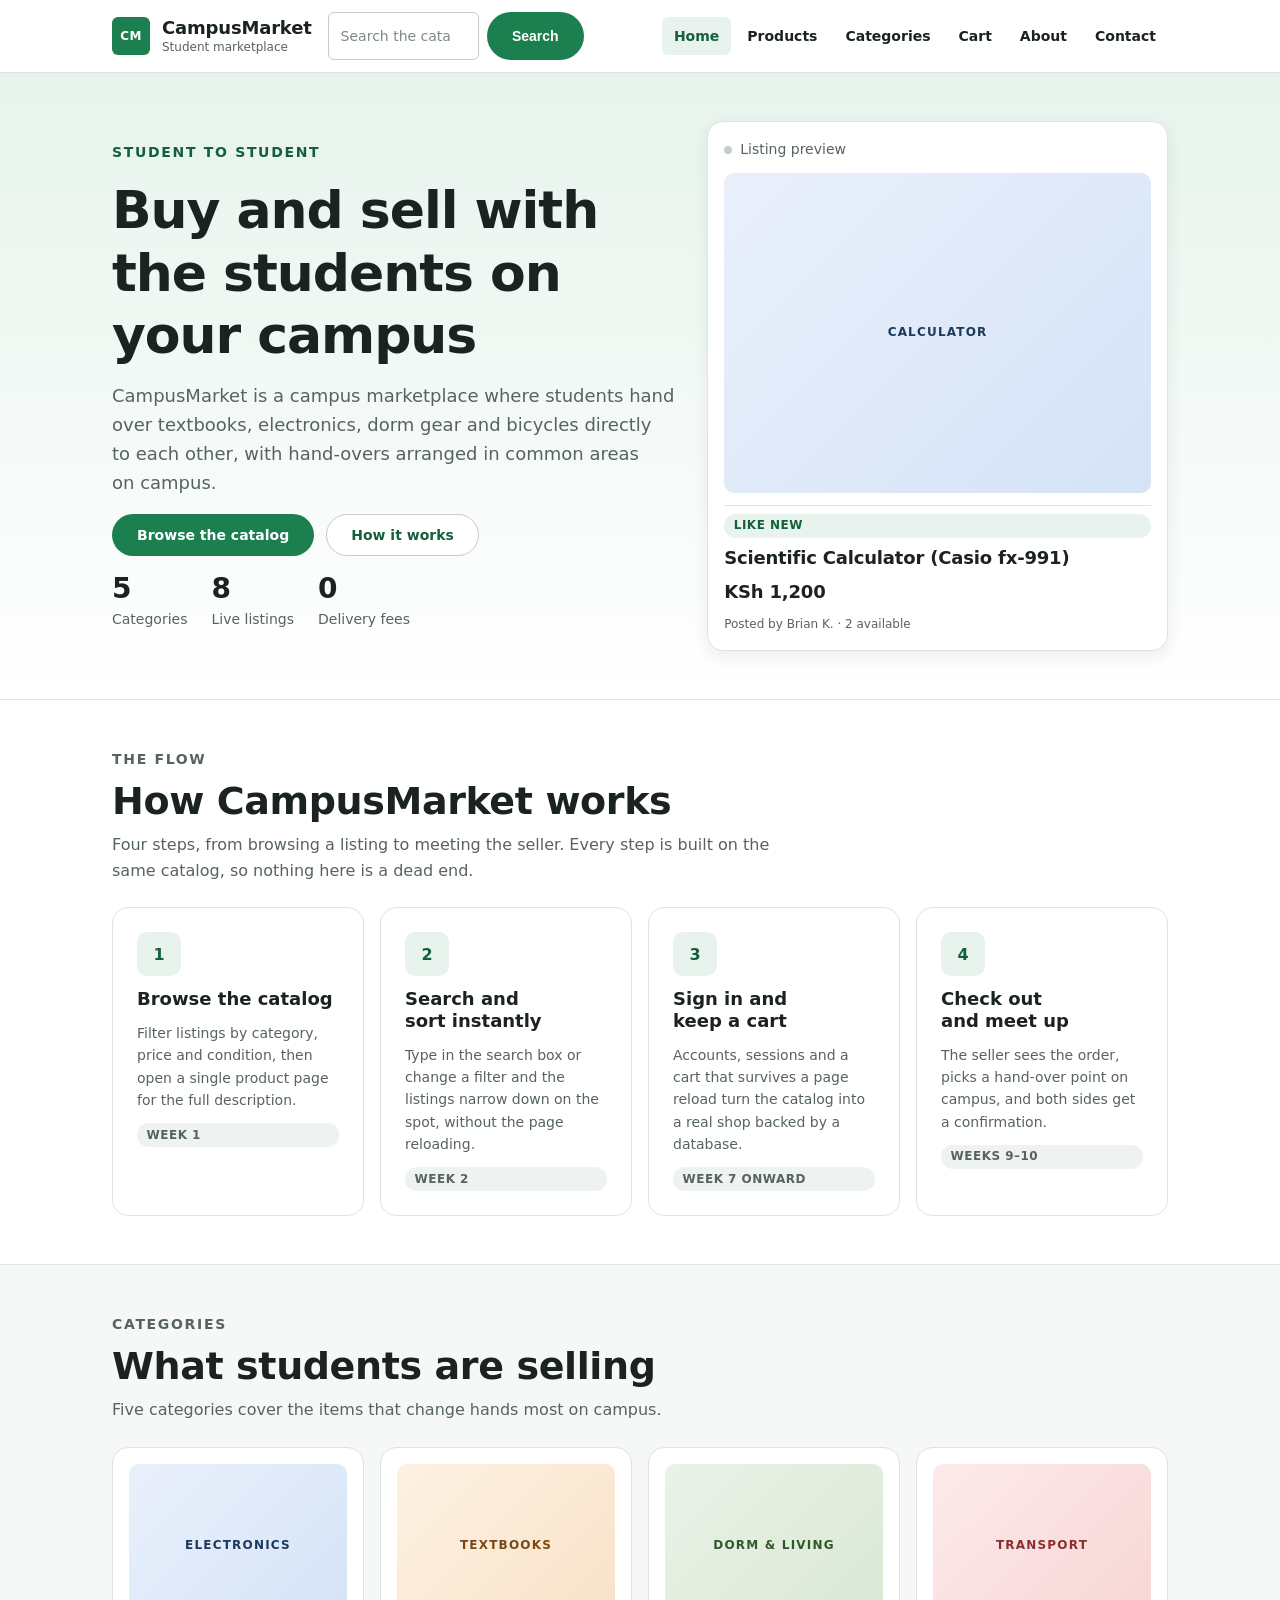
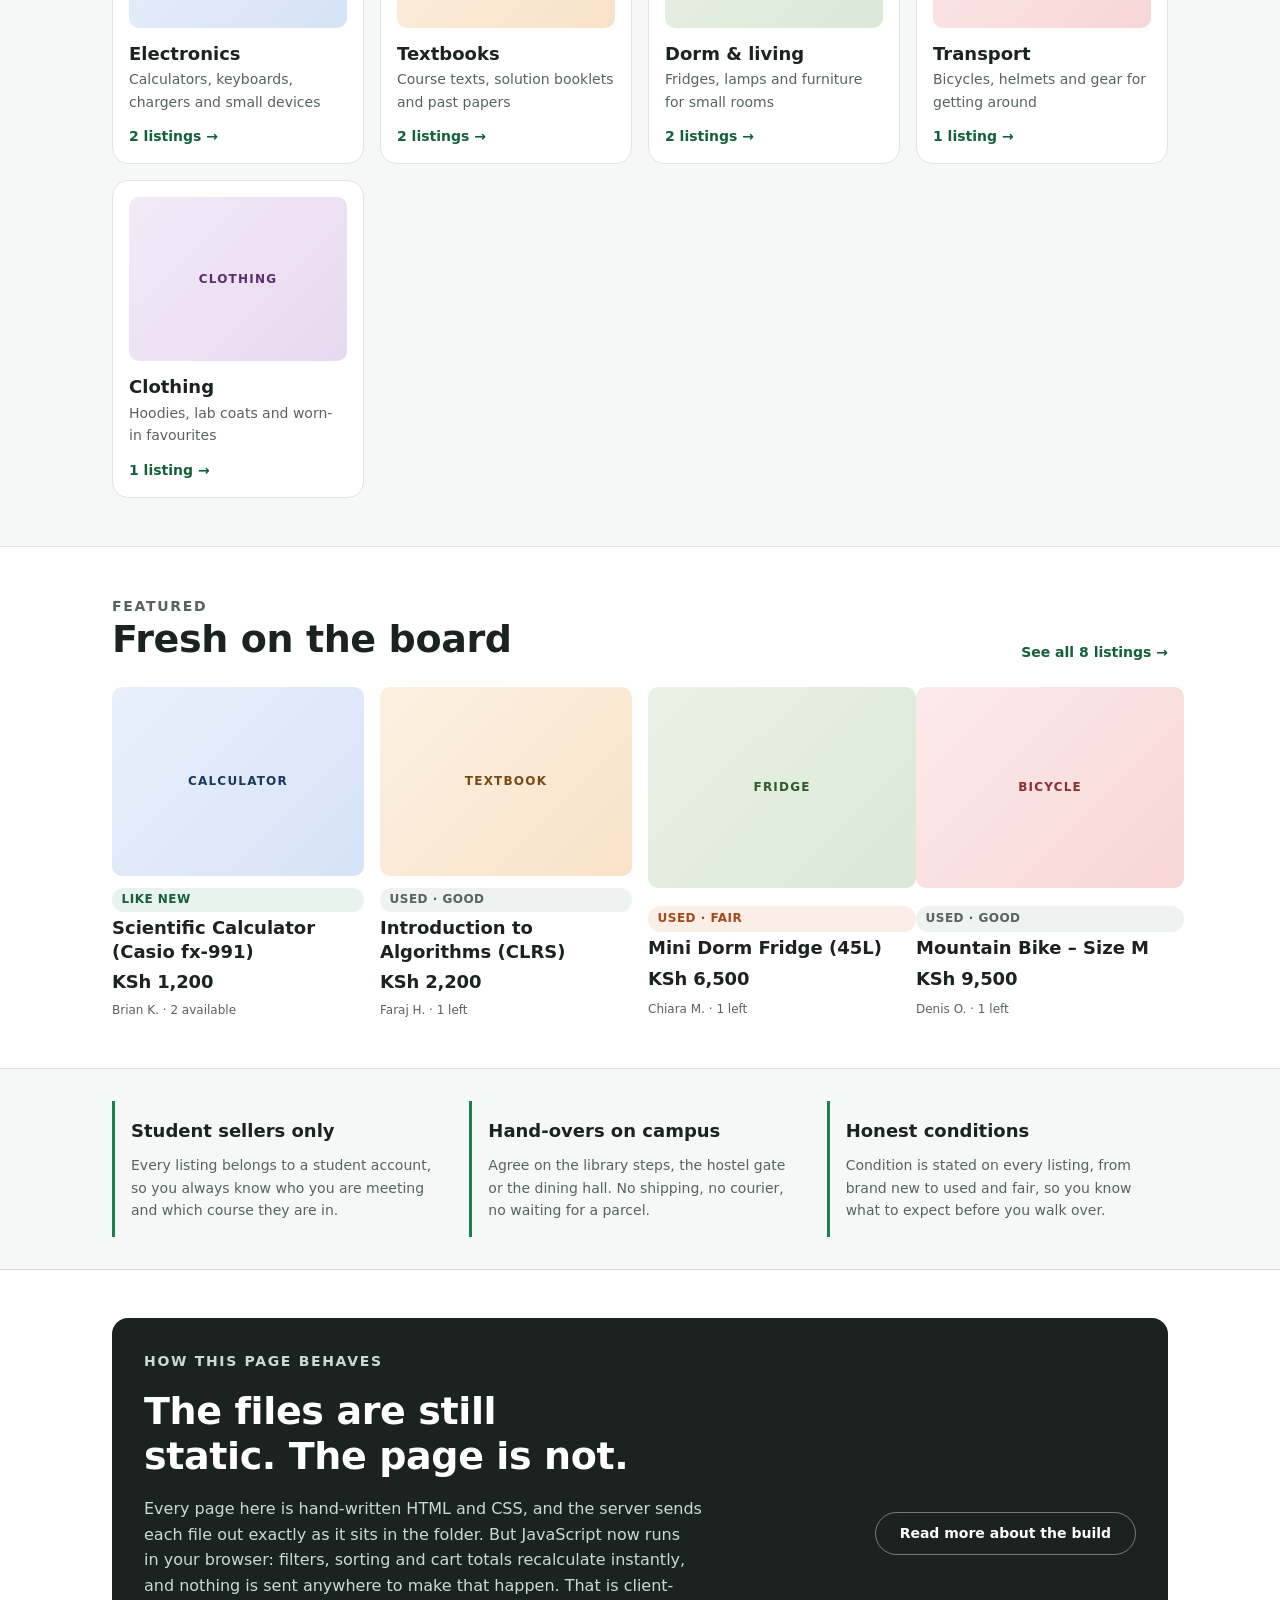
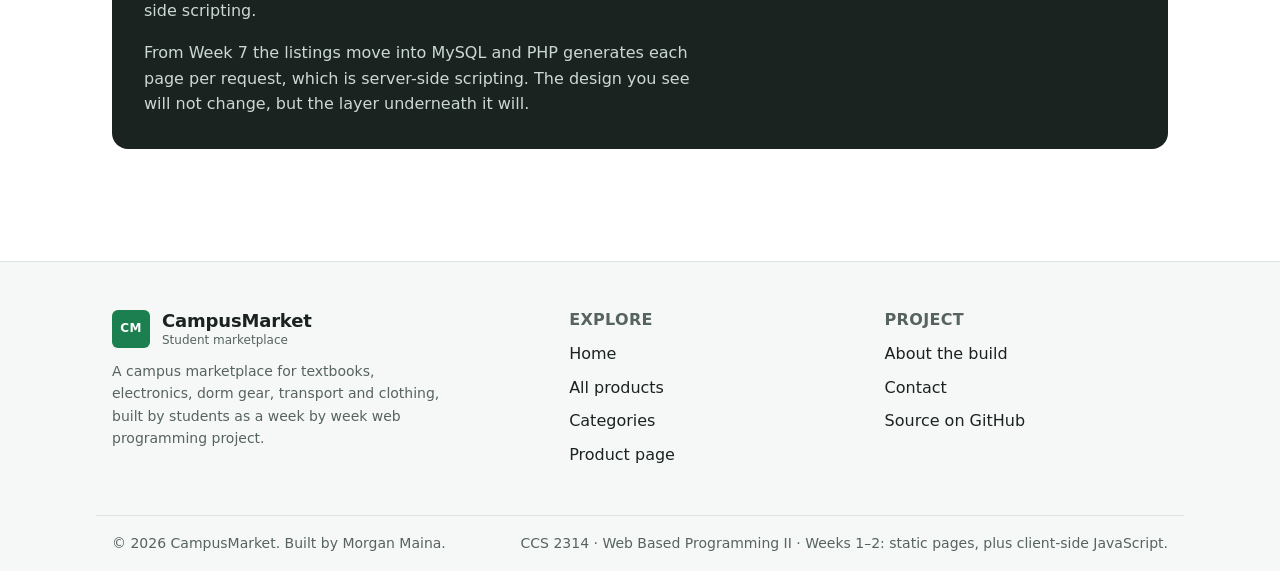
==== commit 7184acac: "CampusMarket: Week 2 client-side filtering and cart maths Second stage of the build: the same eleven" ====
--- a/index.html
+++ b/index.html
@@ -31,6 +31,7 @@
           <li><a class="site-nav__link" href="index.html" aria-current="page">Home</a></li>
           <li><a class="site-nav__link" href="products.html">Products</a></li>
           <li><a class="site-nav__link" href="products.html#categories">Categories</a></li>
+          <li><a class="site-nav__link" href="cart.html">Cart</a></li>
           <li><a class="site-nav__link" href="about.html">About</a></li>
           <li><a class="site-nav__link" href="contact.html">Contact</a></li>
         </ul>
@@ -61,8 +62,8 @@
               <span class="stat__label">Live listings</span>
             </li>
             <li>
-              <span class="stat__value">100%</span>
-              <span class="stat__label">Hand-built HTML and CSS</span>
+              <span class="stat__value">0</span>
+              <span class="stat__label">Delivery fees</span>
             </li>
           </ul>
         </div>
@@ -95,22 +96,22 @@
             <h3 class="card__title">Browse the catalog</h3>
             <p class="card__text">Filter listings by category, price and condition, then open
               a single product page for the full description.</p>
-            <span class="chip">Weeks 1&ndash;4</span>
+            <span class="chip">Week 1</span>
           </article>
 
           <article class="card card--link">
             <span class="feature__icon" aria-hidden="true">2</span>
-            <h3 class="card__title">Search and compare</h3>
-            <p class="card__text">Live search and sorting arrive in the browser, so results
-              narrow down without reloading the page.</p>
-            <span class="chip">Weeks 2&ndash;5</span>
+            <h3 class="card__title">Search and sort instantly</h3>
+            <p class="card__text">Type in the search box or change a filter and the listings
+              narrow down on the spot, without the page reloading.</p>
+            <span class="chip">Week 2</span>
           </article>
 
           <article class="card card--link">
             <span class="feature__icon" aria-hidden="true">3</span>
             <h3 class="card__title">Sign in and keep a cart</h3>
-            <p class="card__text">Accounts, sessions and a persistent cart turn the catalog
-              into a real shop backed by a database.</p>
+            <p class="card__text">Accounts, sessions and a cart that survives a page reload turn
+              the catalog into a real shop backed by a database.</p>
             <span class="chip">Week 7 onward</span>
           </article>
 
@@ -271,12 +272,15 @@
       <div class="container">
         <div class="callout">
           <div class="stack">
-            <p class="eyebrow">How this page was built</p>
-            <h2 id="static-title">Every page here is static, on purpose</h2>
-            <p>CampusMarket is currently hand-written HTML and CSS. The server sends this file
-              exactly as it sits in the folder, so every student sees the same catalog. Later in
-              the semester the listings move into MySQL and the pages get generated per request
-              and per student. Same design, one more layer underneath.</p>
+            <p class="eyebrow">How this page behaves</p>
+            <h2 id="static-title">The files are still static. The page is not.</h2>
+            <p>Every page here is hand-written HTML and CSS, and the server sends each file out
+              exactly as it sits in the folder. But JavaScript now runs in your browser: filters,
+              sorting and cart totals recalculate instantly, and nothing is sent anywhere to make
+              that happen. That is client-side scripting.</p>
+            <p>From Week 7 the listings move into MySQL and PHP generates each page per request,
+              which is server-side scripting. The design you see will not change, but the layer
+              underneath it will.</p>
           </div>
           <a class="btn btn--secondary" href="about.html">Read more about the build</a>
         </div>
@@ -320,7 +324,7 @@
 
     <div class="container site-footer__bottom">
       <p>&copy; 2026 CampusMarket. Built by Morgan Maina.</p>
-      <p>CCS 2314 &middot; Web Based Programming II &middot; Static catalog, no scripting yet.</p>
+      <p>CCS 2314 &middot; Web Based Programming II &middot; Weeks 1&ndash;2: static pages, plus client-side JavaScript.</p>
     </div>
   </footer>
 </body>
--- a/css/style.css
+++ b/css/style.css
@@ -834,6 +834,45 @@
   text-align: right;
 }
 
+.cart-layout {
+  display: grid;
+  gap: var(--space-6);
+}
+
+@media (min-width: 60rem) {
+  .cart-layout {
+    grid-template-columns: 1.6fr 1fr;
+    align-items: start;
+  }
+}
+
+.cart-item {
+  display: grid;
+  gap: var(--space-4);
+  align-items: start;
+  padding: var(--space-4);
+  background: var(--color-bg);
+  border: 1px solid var(--color-border);
+  border-radius: var(--radius-lg);
+}
+
+@media (min-width: 48rem) {
+  .cart-item {
+    grid-template-columns: 8rem 1fr auto;
+  }
+}
+
+.cart-item__media {
+  aspect-ratio: 1 / 1;
+  max-width: 8rem;
+}
+
+.cart-item__total {
+  display: grid;
+  gap: var(--space-2);
+  justify-items: start;
+}
+
 .breadcrumb {
   padding-block: var(--space-4);
 }
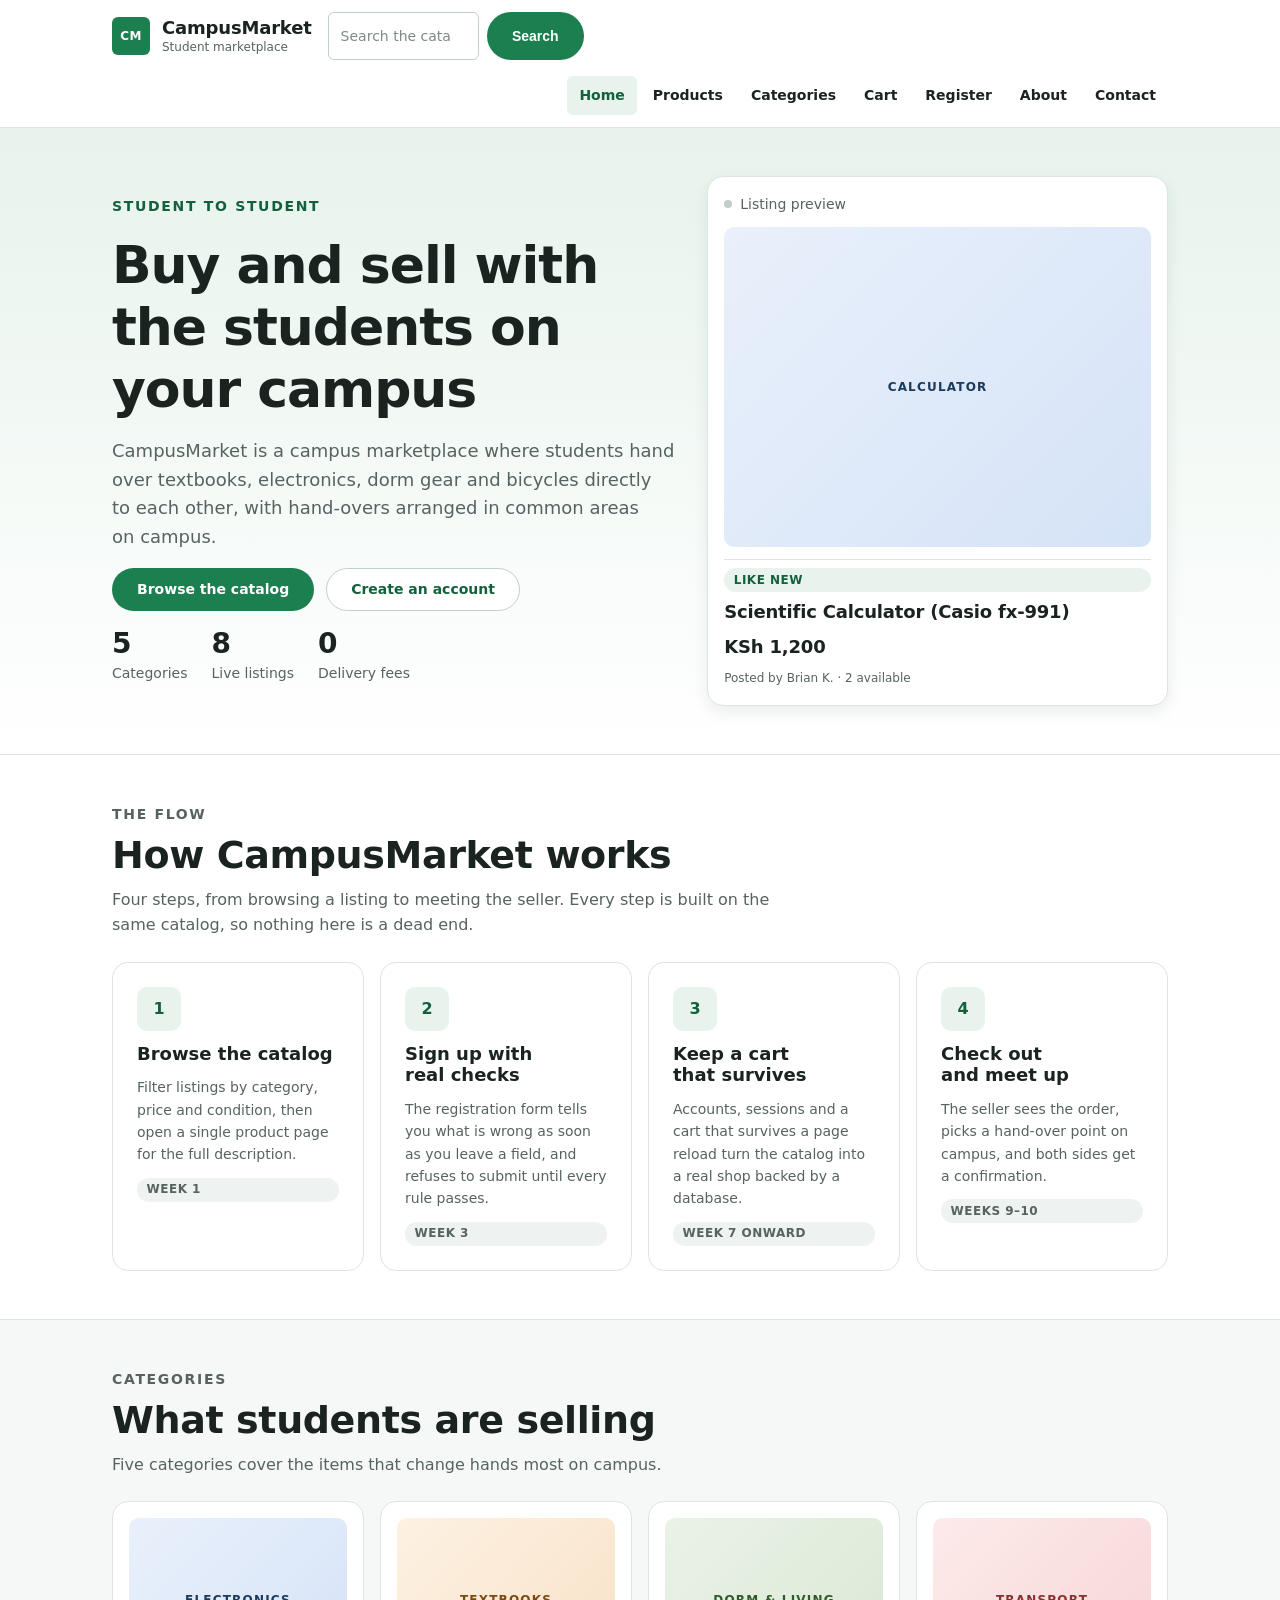
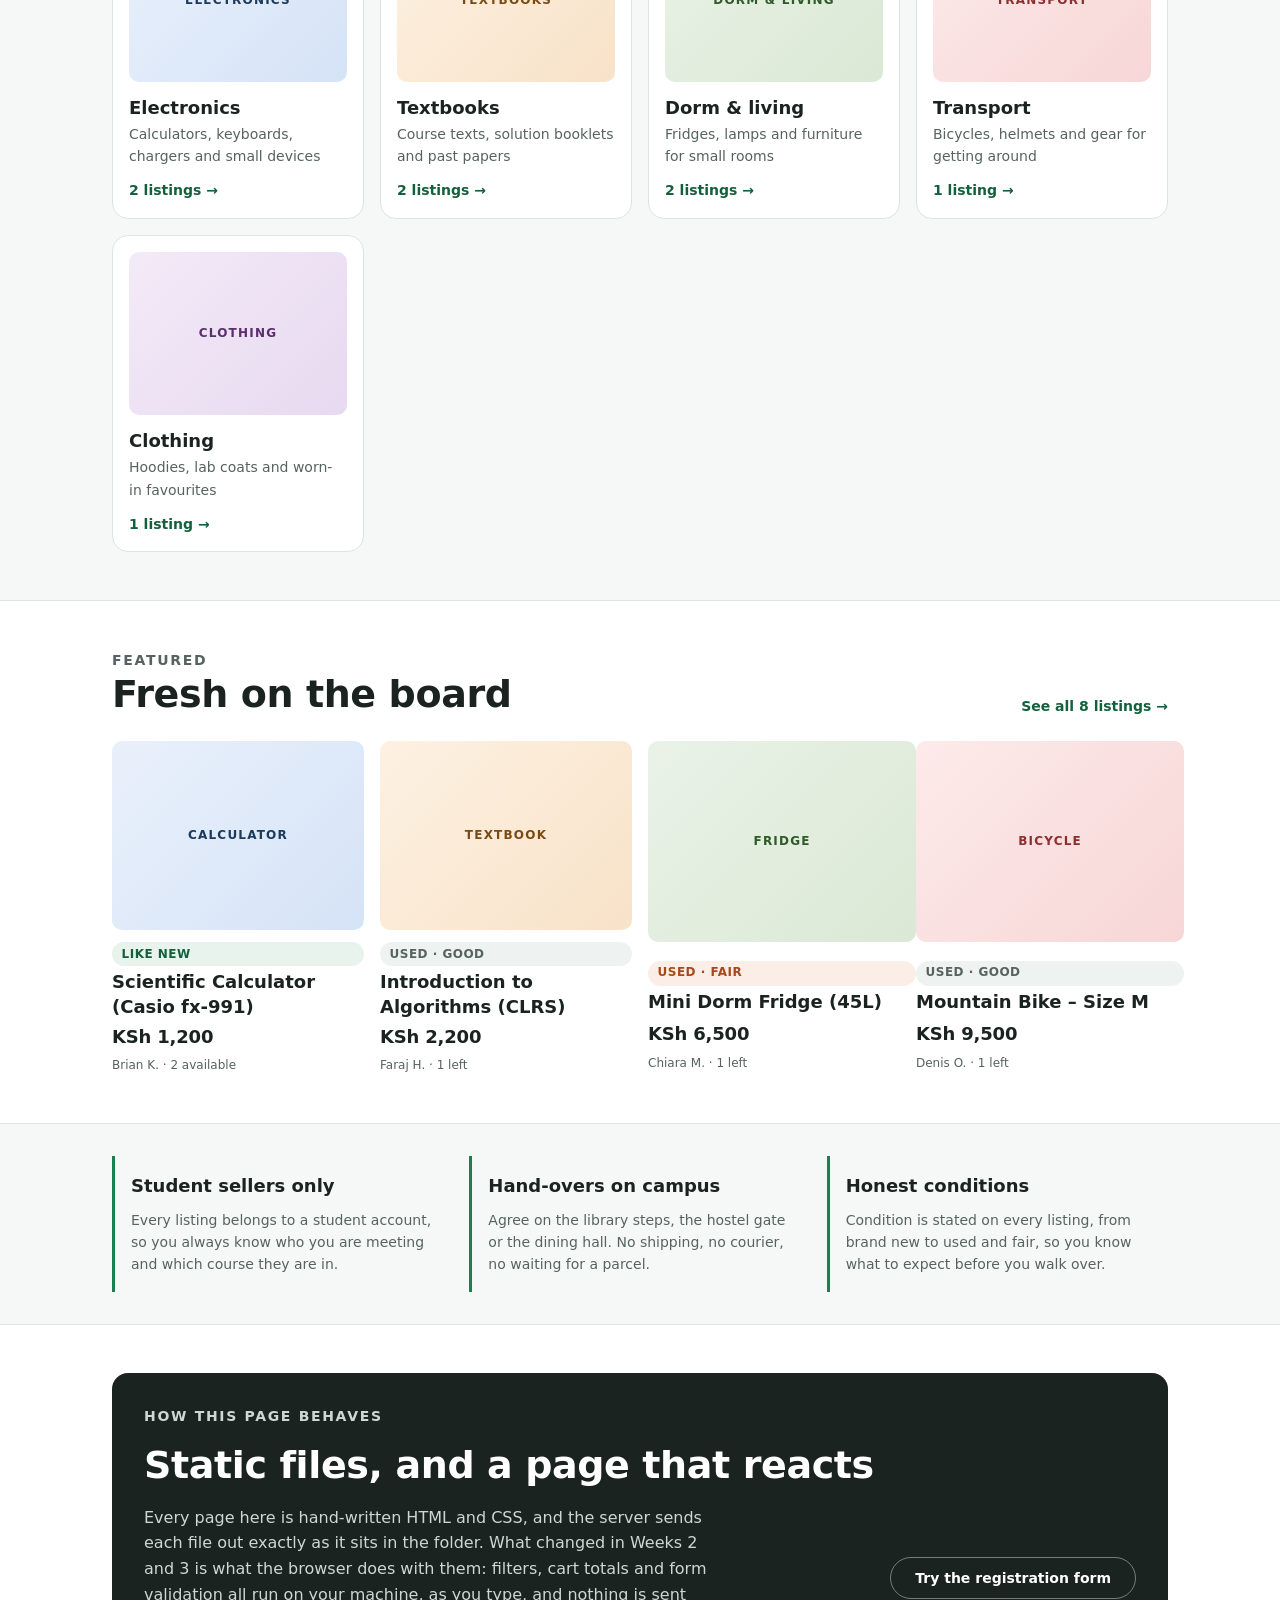
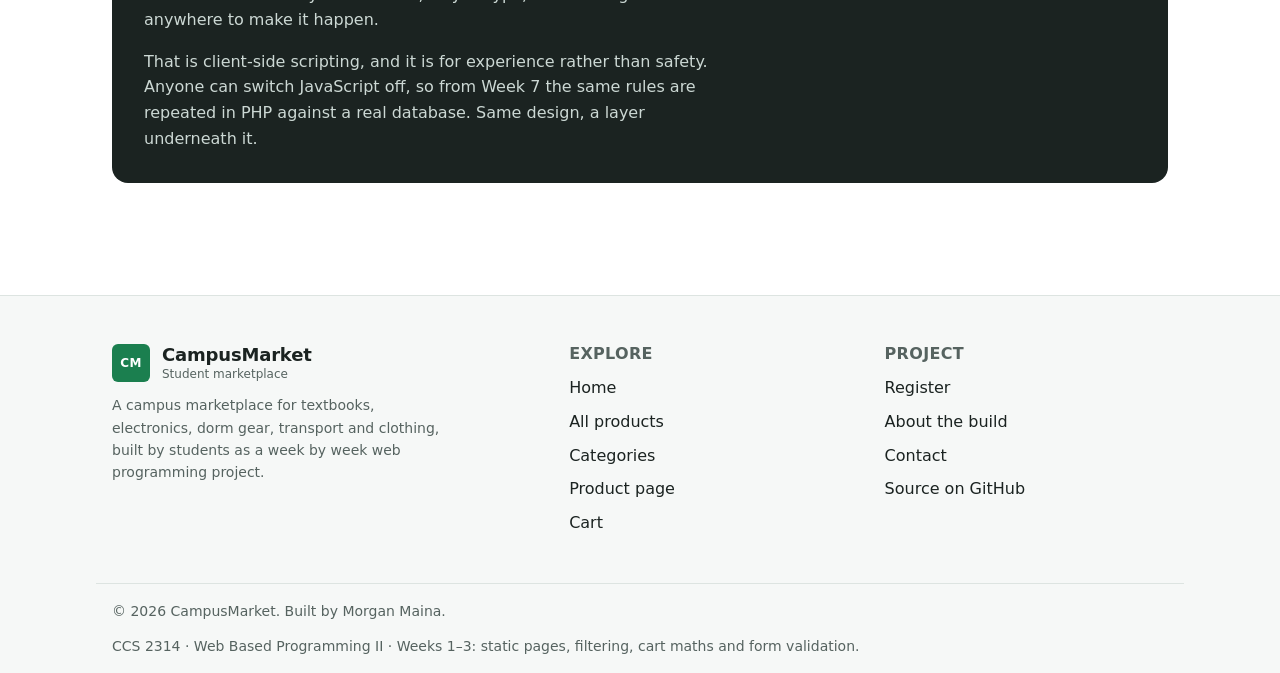
==== commit 89dc2d66: "CampusMarket: Week 3 events, addEventListener and form validation Third stage of the build. The page" ====
--- a/index.html
+++ b/index.html
@@ -32,6 +32,7 @@
           <li><a class="site-nav__link" href="products.html">Products</a></li>
           <li><a class="site-nav__link" href="products.html#categories">Categories</a></li>
           <li><a class="site-nav__link" href="cart.html">Cart</a></li>
+          <li><a class="site-nav__link" href="register.html">Register</a></li>
           <li><a class="site-nav__link" href="about.html">About</a></li>
           <li><a class="site-nav__link" href="contact.html">Contact</a></li>
         </ul>
@@ -48,10 +49,10 @@
           <p class="lead">CampusMarket is a campus marketplace where students hand over
             textbooks, electronics, dorm gear and bicycles directly to each other, with
             hand-overs arranged in common areas on campus.</p>
-          <div class="hero__actions">
-            <a class="btn btn--primary" href="products.html">Browse the catalog</a>
-            <a class="btn btn--secondary" href="#how-it-works">How it works</a>
-          </div>
+        <div class="hero__actions">
+          <a class="btn btn--primary" href="products.html">Browse the catalog</a>
+          <a class="btn btn--secondary" href="register.html">Create an account</a>
+        </div>
           <ul class="hero__stats">
             <li>
               <span class="stat__value">5</span>
@@ -101,15 +102,15 @@
 
           <article class="card card--link">
             <span class="feature__icon" aria-hidden="true">2</span>
-            <h3 class="card__title">Search and sort instantly</h3>
-            <p class="card__text">Type in the search box or change a filter and the listings
-              narrow down on the spot, without the page reloading.</p>
-            <span class="chip">Week 2</span>
+            <h3 class="card__title">Sign up with real checks</h3>
+            <p class="card__text">The registration form tells you what is wrong as soon as you
+              leave a field, and refuses to submit until every rule passes.</p>
+            <span class="chip">Week 3</span>
           </article>
 
           <article class="card card--link">
             <span class="feature__icon" aria-hidden="true">3</span>
-            <h3 class="card__title">Sign in and keep a cart</h3>
+            <h3 class="card__title">Keep a cart that survives</h3>
             <p class="card__text">Accounts, sessions and a cart that survives a page reload turn
               the catalog into a real shop backed by a database.</p>
             <span class="chip">Week 7 onward</span>
@@ -273,16 +274,16 @@
         <div class="callout">
           <div class="stack">
             <p class="eyebrow">How this page behaves</p>
-            <h2 id="static-title">The files are still static. The page is not.</h2>
+            <h2 id="static-title">Static files, and a page that reacts</h2>
             <p>Every page here is hand-written HTML and CSS, and the server sends each file out
-              exactly as it sits in the folder. But JavaScript now runs in your browser: filters,
-              sorting and cart totals recalculate instantly, and nothing is sent anywhere to make
-              that happen. That is client-side scripting.</p>
-            <p>From Week 7 the listings move into MySQL and PHP generates each page per request,
-              which is server-side scripting. The design you see will not change, but the layer
-              underneath it will.</p>
-          </div>
-          <a class="btn btn--secondary" href="about.html">Read more about the build</a>
+              exactly as it sits in the folder. What changed in Weeks 2 and 3 is what the browser
+              does with them: filters, cart totals and form validation all run on your machine,
+              as you type, and nothing is sent anywhere to make it happen.</p>
+            <p>That is client-side scripting, and it is for experience rather than safety. Anyone
+              can switch JavaScript off, so from Week 7 the same rules are repeated in PHP against
+              a real database. Same design, a layer underneath it.</p>
+          </div>
+          <a class="btn btn--secondary" href="register.html">Try the registration form</a>
         </div>
       </div>
     </section>
@@ -309,12 +310,14 @@
           <li><a href="products.html">All products</a></li>
           <li><a href="products.html#categories">Categories</a></li>
           <li><a href="product.html">Product page</a></li>
+          <li><a href="cart.html">Cart</a></li>
         </ul>
       </nav>
 
       <nav aria-labelledby="footer-project">
         <h2 id="footer-project">Project</h2>
         <ul>
+          <li><a href="register.html">Register</a></li>
           <li><a href="about.html">About the build</a></li>
           <li><a href="contact.html">Contact</a></li>
           <li><a href="https://github.com/webstar2005/campusmarket-Morgan-Maina">Source on GitHub</a></li>
@@ -324,7 +327,7 @@
 
     <div class="container site-footer__bottom">
       <p>&copy; 2026 CampusMarket. Built by Morgan Maina.</p>
-      <p>CCS 2314 &middot; Web Based Programming II &middot; Weeks 1&ndash;2: static pages, plus client-side JavaScript.</p>
+      <p>CCS 2314 &middot; Web Based Programming II &middot; Weeks 1&ndash;3: static pages, filtering, cart maths and form validation.</p>
     </div>
   </footer>
 </body>
--- a/css/style.css
+++ b/css/style.css
@@ -14,6 +14,11 @@
   --color-accent-soft: #fbeee6;
   --color-info-soft: #e6eefb;
   --color-info-ink: #1b3a5c;
+  --color-danger: #b3261e;
+  --color-danger-soft: #fdecea;
+  --color-warn: #8a6d0b;
+  --color-success: #14603c;
+  --color-success-soft: #e7f3ec;
   --color-focus: #0b4f97;
   --color-on-dark: #ffffff;
   --color-on-dark-muted: #ccd8d4;
@@ -59,6 +64,10 @@
 
 * {
   margin: 0;
+}
+
+[hidden] {
+  display: none !important;
 }
 
 html {
@@ -981,6 +990,28 @@
   border-left-color: var(--color-accent);
 }
 
+.notice--danger {
+  background: var(--color-danger-soft);
+  border-color: var(--color-danger);
+  border-left-color: var(--color-danger);
+}
+
+.notice--danger .notice__title,
+.notice--danger li,
+.notice--danger a {
+  color: var(--color-danger);
+}
+
+.notice--success {
+  background: var(--color-success-soft);
+  border-color: var(--color-success);
+  border-left-color: var(--color-success);
+}
+
+.notice--success .notice__title {
+  color: var(--color-success);
+}
+
 .field {
   display: grid;
   gap: var(--space-2);
@@ -994,6 +1025,162 @@
 .field__hint {
   color: var(--color-ink-muted);
   font-size: 0.8125rem;
+}
+
+.field__meta {
+  color: var(--color-ink-soft);
+  font-size: 0.75rem;
+}
+
+.field__error {
+  display: flex;
+  gap: var(--space-2);
+  color: var(--color-danger);
+  font-size: 0.8125rem;
+  font-weight: 600;
+}
+
+.field__error::before {
+  content: "!";
+  flex: 0 0 auto;
+  width: 1.05rem;
+  height: 1.05rem;
+  border-radius: var(--radius-pill);
+  background: var(--color-danger);
+  color: var(--color-on-dark);
+  font-size: 0.75rem;
+  line-height: 1.05rem;
+  text-align: center;
+}
+
+.fieldset {
+  margin: 0;
+  padding: 0;
+  border: 0;
+}
+
+.fieldset > legend {
+  padding: 0;
+}
+
+.field[data-invalid] .input,
+.field[data-invalid] .select,
+.field[data-invalid] .textarea {
+  border-color: var(--color-danger);
+}
+
+.field[data-invalid] .input:focus,
+.field[data-invalid] .select:focus,
+.field[data-invalid] .textarea:focus {
+  border-color: var(--color-danger);
+}
+
+.input-group {
+  display: flex;
+  gap: var(--space-2);
+}
+
+.input-group .input {
+  flex: 1 1 auto;
+}
+
+.input-group__action {
+  flex: 0 0 auto;
+  white-space: nowrap;
+}
+
+.choice-row {
+  display: flex;
+  flex-wrap: wrap;
+  gap: var(--space-3) var(--space-5);
+}
+
+.choice {
+  display: flex;
+  gap: var(--space-2);
+  align-items: flex-start;
+  font-size: var(--step--1);
+  line-height: 1.4;
+  cursor: pointer;
+}
+
+.choice input {
+  width: 1.05rem;
+  height: 1.05rem;
+  margin-top: 0.15rem;
+  accent-color: var(--color-primary);
+}
+
+.error-list {
+  display: grid;
+  gap: var(--space-1);
+  padding-left: 1.25rem;
+  font-size: var(--step--1);
+}
+
+.error-list a {
+  color: inherit;
+}
+
+.strength {
+  display: grid;
+  grid-template-columns: 1fr auto;
+  gap: var(--space-2) var(--space-3);
+  align-items: center;
+  font-size: 0.8125rem;
+}
+
+.strength__bar {
+  height: 0.4rem;
+  border-radius: var(--radius-pill);
+  background: var(--color-surface-alt);
+  overflow: hidden;
+}
+
+.strength__fill {
+  display: block;
+  height: 100%;
+  width: 0;
+  border-radius: var(--radius-pill);
+  background: var(--color-danger);
+  transition: width var(--transition), background var(--transition);
+}
+
+.strength__bar[data-score="2"] .strength__fill {
+  width: 40%;
+  background: var(--color-accent);
+}
+
+.strength__bar[data-score="3"] .strength__fill {
+  width: 60%;
+  background: var(--color-warn);
+}
+
+.strength__bar[data-score="4"] .strength__fill {
+  width: 80%;
+  background: var(--color-primary);
+}
+
+.strength__bar[data-score="5"] .strength__fill {
+  width: 100%;
+  background: var(--color-success);
+}
+
+.strength__bar[data-score="1"] .strength__fill {
+  width: 20%;
+}
+
+.strength__text {
+  color: var(--color-ink-muted);
+  font-weight: 600;
+}
+
+.details {
+  display: grid;
+  gap: var(--space-3);
+  margin-top: var(--space-4);
+  padding-top: var(--space-4);
+  border-top: 1px solid var(--color-border);
 }
 
 .input,
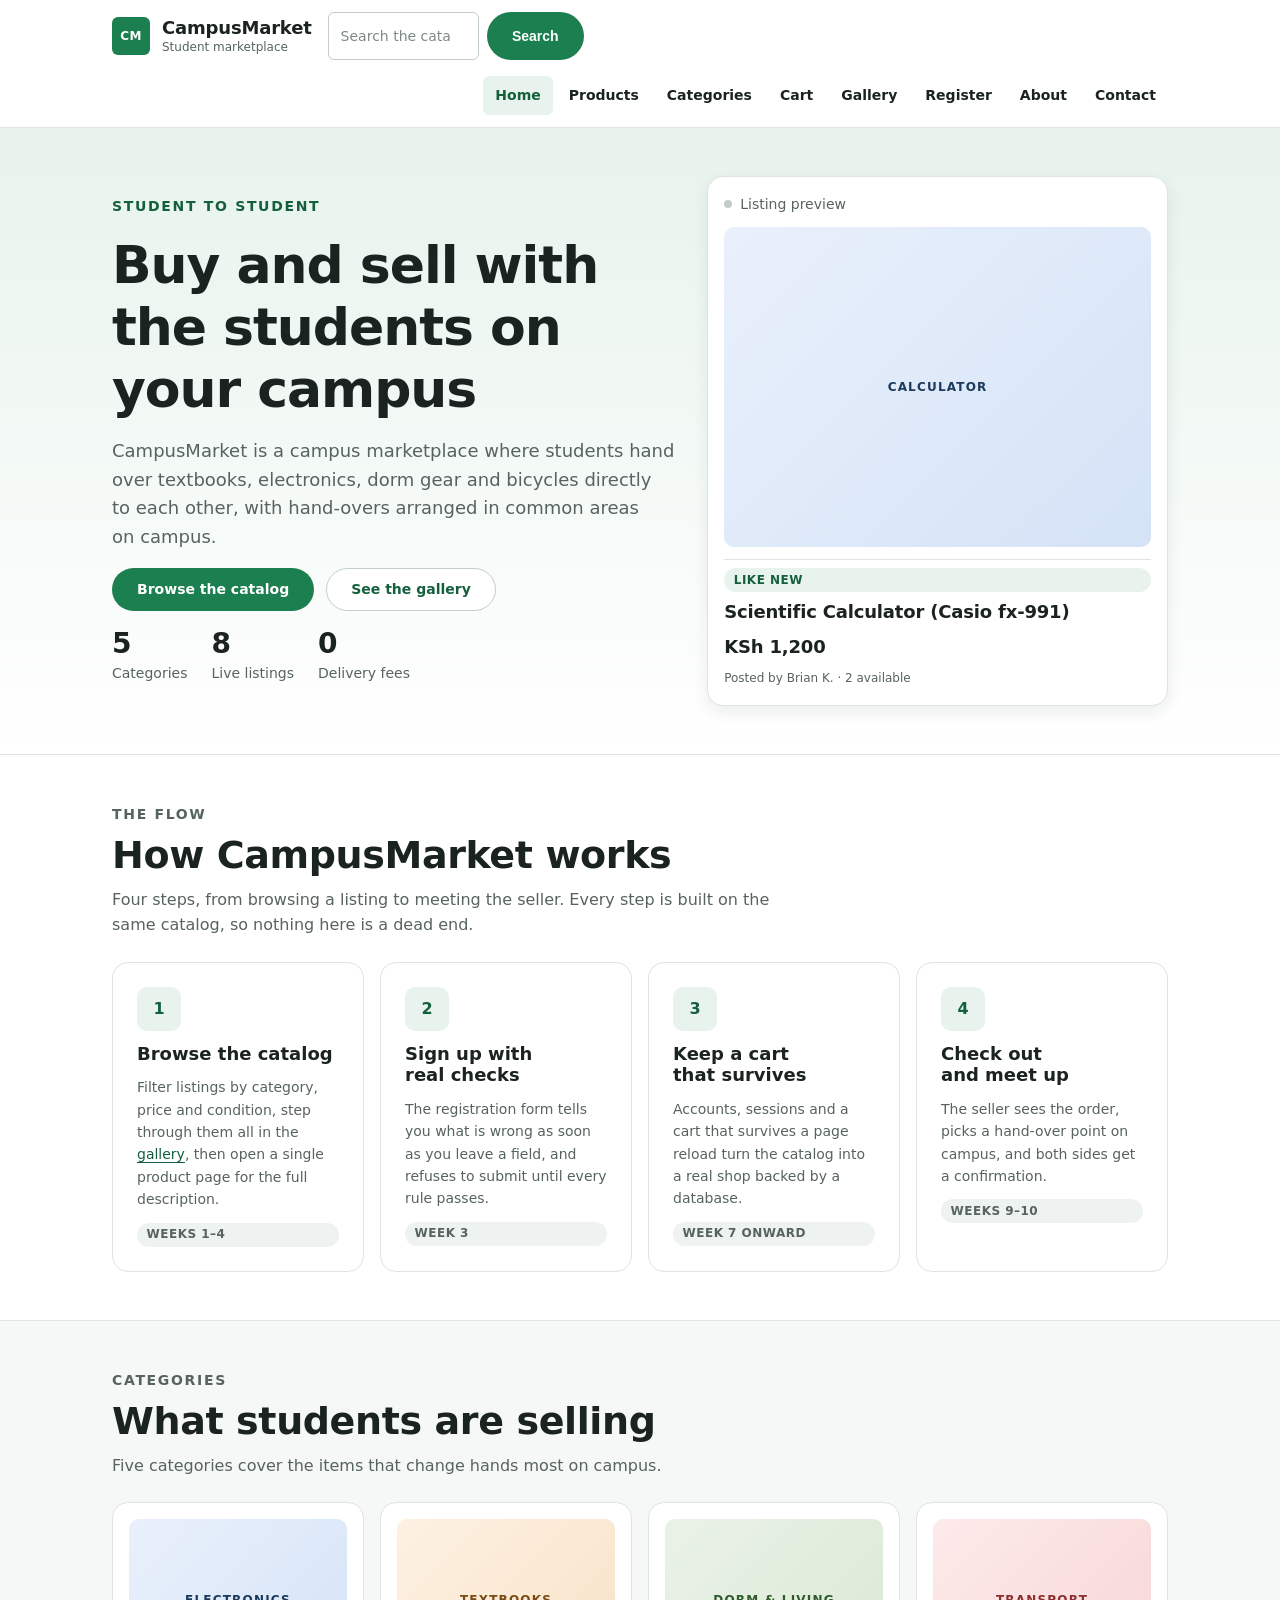
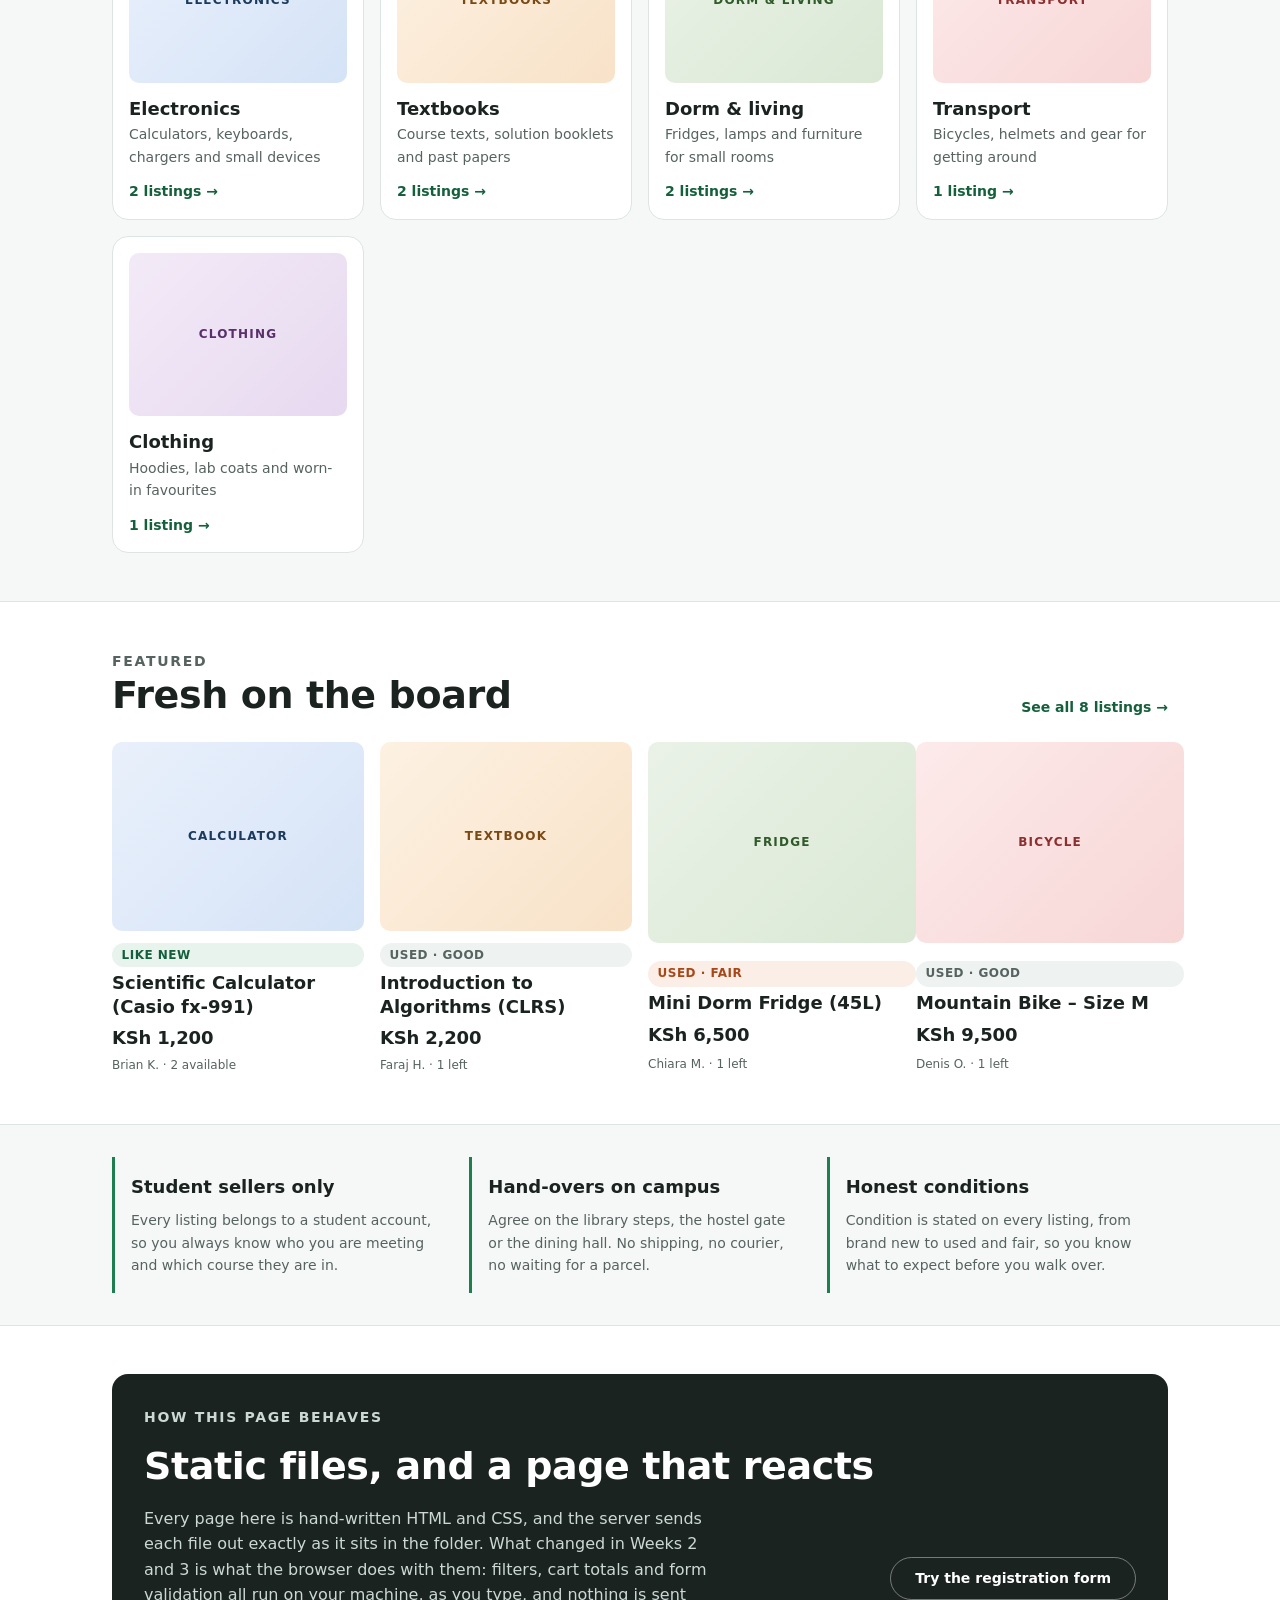
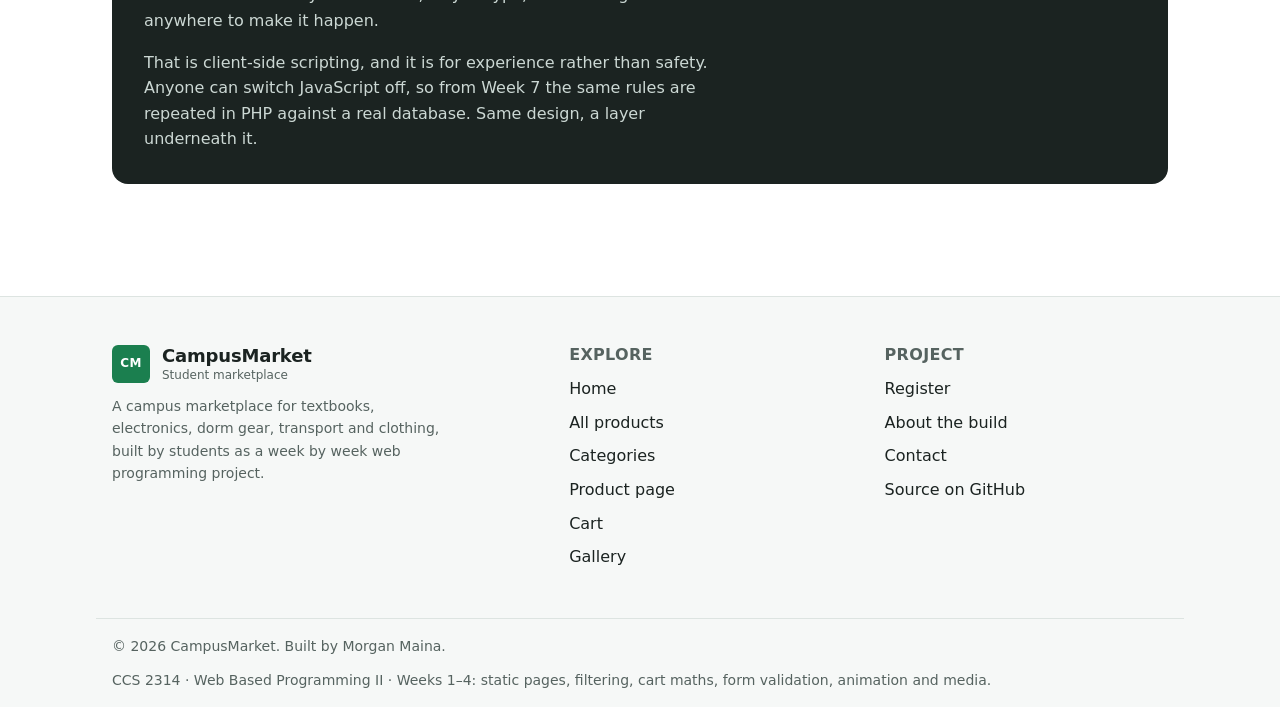
==== commit 07879352: "CampusMarket: Week 4 animation, media, and the gallery Fourth stage of the build. The catalogue now " ====
--- a/index.html
+++ b/index.html
@@ -32,6 +32,7 @@
           <li><a class="site-nav__link" href="products.html">Products</a></li>
           <li><a class="site-nav__link" href="products.html#categories">Categories</a></li>
           <li><a class="site-nav__link" href="cart.html">Cart</a></li>
+          <li><a class="site-nav__link" href="gallery.html">Gallery</a></li>
           <li><a class="site-nav__link" href="register.html">Register</a></li>
           <li><a class="site-nav__link" href="about.html">About</a></li>
           <li><a class="site-nav__link" href="contact.html">Contact</a></li>
@@ -51,7 +52,7 @@
             hand-overs arranged in common areas on campus.</p>
         <div class="hero__actions">
           <a class="btn btn--primary" href="products.html">Browse the catalog</a>
-          <a class="btn btn--secondary" href="register.html">Create an account</a>
+          <a class="btn btn--secondary" href="gallery.html">See the gallery</a>
         </div>
           <ul class="hero__stats">
             <li>
@@ -95,9 +96,10 @@
           <article class="card card--link">
             <span class="feature__icon" aria-hidden="true">1</span>
             <h3 class="card__title">Browse the catalog</h3>
-            <p class="card__text">Filter listings by category, price and condition, then open
-              a single product page for the full description.</p>
-            <span class="chip">Week 1</span>
+            <p class="card__text">Filter listings by category, price and condition, step
+              through them all in the <a href="gallery.html">gallery</a>, then open a single
+              product page for the full description.</p>
+            <span class="chip">Weeks 1&ndash;4</span>
           </article>
 
           <article class="card card--link">
@@ -311,6 +313,7 @@
           <li><a href="products.html#categories">Categories</a></li>
           <li><a href="product.html">Product page</a></li>
           <li><a href="cart.html">Cart</a></li>
+          <li><a href="gallery.html">Gallery</a></li>
         </ul>
       </nav>
 
@@ -327,7 +330,7 @@
 
     <div class="container site-footer__bottom">
       <p>&copy; 2026 CampusMarket. Built by Morgan Maina.</p>
-      <p>CCS 2314 &middot; Web Based Programming II &middot; Weeks 1&ndash;3: static pages, filtering, cart maths and form validation.</p>
+      <p>CCS 2314 &middot; Web Based Programming II &middot; Weeks 1&ndash;4: static pages, filtering, cart maths, form validation, animation and media.</p>
     </div>
   </footer>
 </body>
--- a/css/style.css
+++ b/css/style.css
@@ -54,6 +54,12 @@
   --container: 68rem;
   --measure: 66ch;
   --transition: 160ms ease;
+
+  --duration-fast: 120ms;
+  --duration-base: 200ms;
+  --duration-slow: 420ms;
+  --ease-out: cubic-bezier(0.22, 1, 0.36, 1);
+  --ease-settle: cubic-bezier(0.34, 1.4, 0.64, 1);
 }
 
 *,
@@ -84,6 +90,14 @@
   *::before,
   *::after {
     transition-duration: 0.01ms !important;
+    animation-duration: 0.01ms !important;
+    animation-iteration-count: 1 !important;
+    scroll-behavior: auto !important;
+  }
+
+  .live-dot,
+  .badge--saved {
+    animation: none !important;
   }
 }
 
@@ -103,10 +117,15 @@
 }
 
 img,
-svg {
+svg,
+video {
   display: block;
   max-width: 100%;
   height: auto;
+}
+
+audio {
+  max-width: 100%;
 }
 
 a {
@@ -182,10 +201,6 @@
   color: var(--color-primary-strong);
 }
 
-.text-muted {
-  color: var(--color-ink-muted);
-}
-
 .container {
   width: 100%;
   max-width: var(--container);
@@ -231,10 +246,6 @@
   gap: var(--space-4);
 }
 
-.grid--2 {
-  grid-template-columns: repeat(auto-fit, minmax(17rem, 1fr));
-}
-
 .grid--3 {
   grid-template-columns: repeat(auto-fit, minmax(15rem, 1fr));
 }
@@ -281,6 +292,13 @@
   padding-block: var(--space-4);
   color: var(--color-ink-muted);
   font-size: var(--step--1);
+}
+
+.results-bar p {
+  display: flex;
+  align-items: center;
+  gap: var(--space-2);
+  margin: 0;
 }
 
 .filters {
@@ -629,6 +647,21 @@
   font-size: var(--step-1);
 }
 
+.card__body {
+  display: grid;
+  gap: var(--space-2);
+  padding: var(--space-5);
+}
+
+code {
+  padding: 0.1em 0.35em;
+  border: 1px solid var(--color-border);
+  border-radius: var(--radius-sm);
+  background: var(--color-surface);
+  font-family: "Cascadia Mono", Consolas, "Courier New", monospace;
+  font-size: 0.85em;
+}
+
 .card__text {
   color: var(--color-ink-muted);
   font-size: var(--step--1);
@@ -697,11 +730,6 @@
 .chip--primary {
   background: var(--color-primary-soft);
   color: var(--color-primary-strong);
-}
-
-.chip--info {
-  background: var(--color-info-soft);
-  color: var(--color-info-ink);
 }
 
 .chip--sale {
@@ -777,14 +805,6 @@
   letter-spacing: -0.01em;
 }
 
-.price__was {
-  margin-inline-end: var(--space-2);
-  color: var(--color-ink-soft);
-  font-size: var(--step--1);
-  font-weight: 500;
-  text-decoration: line-through;
-}
-
 .product-layout {
   display: grid;
   gap: var(--space-6);
@@ -802,11 +822,6 @@
   gap: var(--space-2);
 }
 
-.media--large {
-  aspect-ratio: 1 / 1;
-  font-size: var(--step-0);
-  letter-spacing: 0.12em;
-}
 
 .buy-box {
   position: sticky;
@@ -1335,3 +1350,236 @@
   color: var(--color-ink-muted);
   font-size: var(--step--1);
 }
+
+.live-dot {
+  display: inline-block;
+  width: 0.5rem;
+  height: 0.5rem;
+  border-radius: var(--radius-pill);
+  background: var(--color-primary);
+  animation: pulse-live 2.2s var(--ease-out) infinite;
+}
+
+@keyframes pulse-live {
+  0%,
+  100% {
+    box-shadow: 0 0 0 0 rgba(27, 127, 79, 0.45);
+  }
+
+  50% {
+    box-shadow: 0 0 0 7px rgba(27, 127, 79, 0);
+  }
+}
+
+
+.product-figure {
+  position: relative;
+  overflow: hidden;
+  border: 1px solid var(--color-border);
+  border-radius: var(--radius-lg);
+  background: var(--color-surface-alt);
+}
+
+.product-figure img {
+  width: 100%;
+  aspect-ratio: 4 / 3;
+}
+
+.badge {
+  display: inline-flex;
+  align-items: center;
+  gap: var(--space-1);
+  padding: 0.2rem 0.7rem;
+  border-radius: var(--radius-pill);
+  font-size: 0.7rem;
+  font-weight: 700;
+  letter-spacing: 0.05em;
+  text-transform: uppercase;
+}
+
+.badge--saved {
+  position: absolute;
+  inset-block-start: var(--space-3);
+  inset-inline-end: var(--space-3);
+  background: var(--color-success-soft);
+  color: var(--color-success);
+  animation: pop-in var(--duration-slow) var(--ease-settle) both;
+}
+
+@keyframes pop-in {
+  0% {
+    opacity: 0;
+    transform: scale(0.75);
+  }
+
+  60% {
+    opacity: 1;
+    transform: scale(1.08);
+  }
+
+  100% {
+    opacity: 1;
+    transform: scale(1);
+  }
+}
+
+.gallery {
+  display: grid;
+  gap: var(--space-4);
+}
+
+.gallery__frame {
+  overflow: hidden;
+  border: 1px solid var(--color-border);
+  border-radius: var(--radius-lg);
+  background: var(--color-surface-alt);
+}
+
+.gallery__slide {
+  display: none;
+}
+
+.gallery__slide.is-active {
+  display: block;
+  animation: slide-in var(--duration-slow) var(--ease-out) both;
+}
+
+.gallery__slide img {
+  width: 100%;
+  aspect-ratio: 4 / 3;
+  object-fit: cover;
+}
+
+@keyframes slide-in {
+  from {
+    opacity: 0;
+    transform: scale(1.02);
+  }
+
+  to {
+    opacity: 1;
+    transform: none;
+  }
+}
+
+.gallery__caption {
+  display: grid;
+  gap: var(--space-1);
+  padding: var(--space-4);
+  border: 1px solid var(--color-border);
+  border-radius: var(--radius);
+  background: var(--color-bg);
+}
+
+.gallery__caption-body.is-refreshing {
+  animation: caption-in var(--duration-slow) var(--ease-out) both;
+}
+
+@keyframes caption-in {
+  from {
+    opacity: 0;
+    transform: translateY(8px);
+  }
+
+  to {
+    opacity: 1;
+    transform: none;
+  }
+}
+
+.gallery__controls {
+  display: flex;
+  flex-wrap: wrap;
+  align-items: center;
+  justify-content: space-between;
+  gap: var(--space-3);
+}
+
+.gallery__nav {
+  display: flex;
+  gap: var(--space-2);
+}
+
+.gallery__dots {
+  display: flex;
+  align-items: center;
+  gap: var(--space-2);
+  margin: 0;
+  padding: 0;
+  list-style: none;
+}
+
+.gallery__dot {
+  width: 0.625rem;
+  height: 0.625rem;
+  padding: 0;
+  border: 1px solid var(--color-border-strong);
+  border-radius: var(--radius-pill);
+  background: var(--color-bg);
+  cursor: pointer;
+  transition: width var(--duration-base) var(--ease-settle),
+    background-color var(--duration-base) var(--ease-out),
+    border-color var(--duration-base) var(--ease-out);
+}
+
+.gallery__dot[aria-current="true"] {
+  width: 1.875rem;
+  border-color: var(--color-primary);
+  background: var(--color-primary);
+}
+
+
+.player {
+  display: grid;
+  gap: var(--space-2);
+  padding: var(--space-4);
+  border: 1px solid var(--color-border);
+  border-radius: var(--radius);
+  background: var(--color-surface);
+}
+
+.player audio {
+  width: 100%;
+}
+
+.media-note {
+  color: var(--color-ink-muted);
+  font-size: var(--step--1);
+}
+
+.star-row {
+  display: inline-flex;
+  gap: 0.1rem;
+  color: var(--color-warn);
+  font-size: var(--step--1);
+  letter-spacing: 0.05em;
+}
+
+@media (hover: hover) and (pointer: fine) {
+  .product-card {
+    transition: transform var(--duration-base) var(--ease-out),
+      box-shadow var(--duration-base) var(--ease-out);
+  }
+
+  .product-card:hover,
+  .product-card:focus-within {
+    transform: translateY(-6px);
+  }
+
+  .product-card:hover {
+    box-shadow: var(--shadow-lg);
+  }
+
+  .btn:hover {
+    transform: translateY(-2px);
+  }
+
+  .btn:active {
+    transform: translateY(1px);
+  }
+
+  .gallery__dot:hover {
+    border-color: var(--color-primary);
+    background: var(--color-primary-soft);
+  }
+}
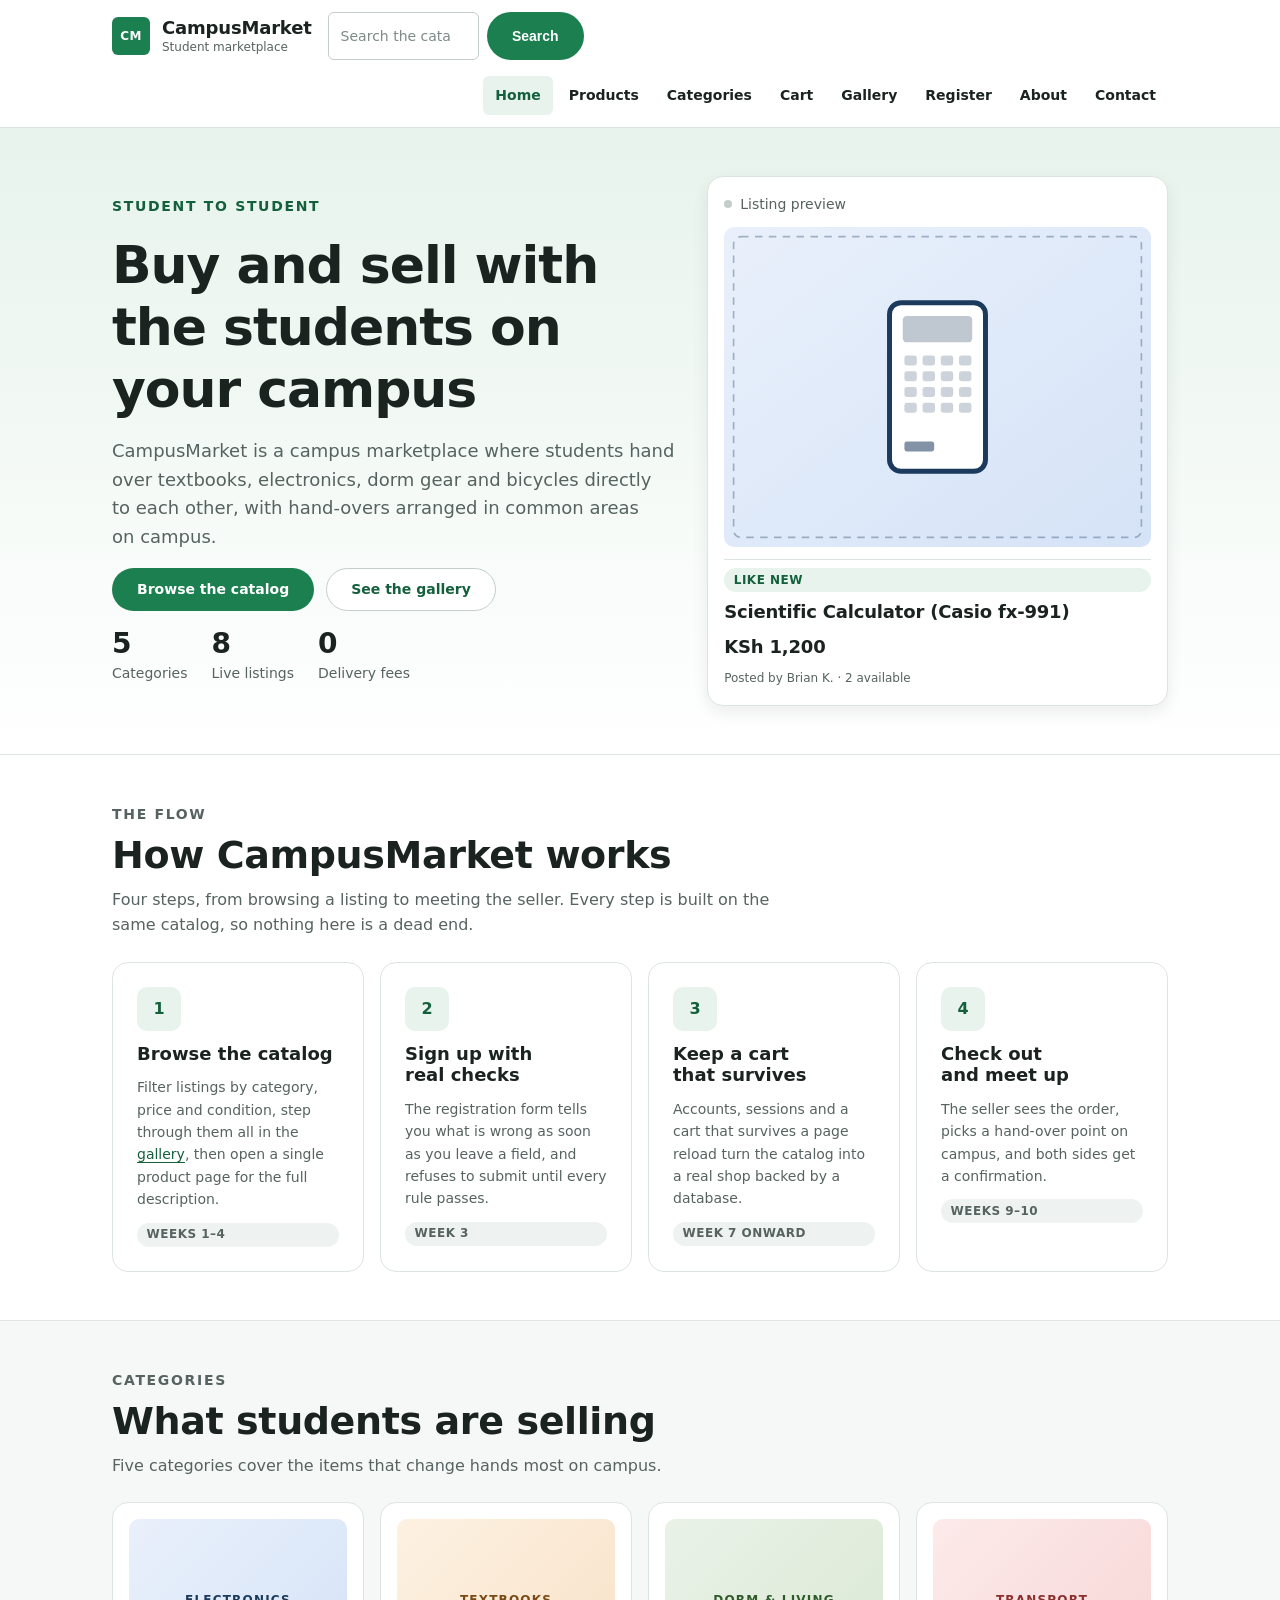
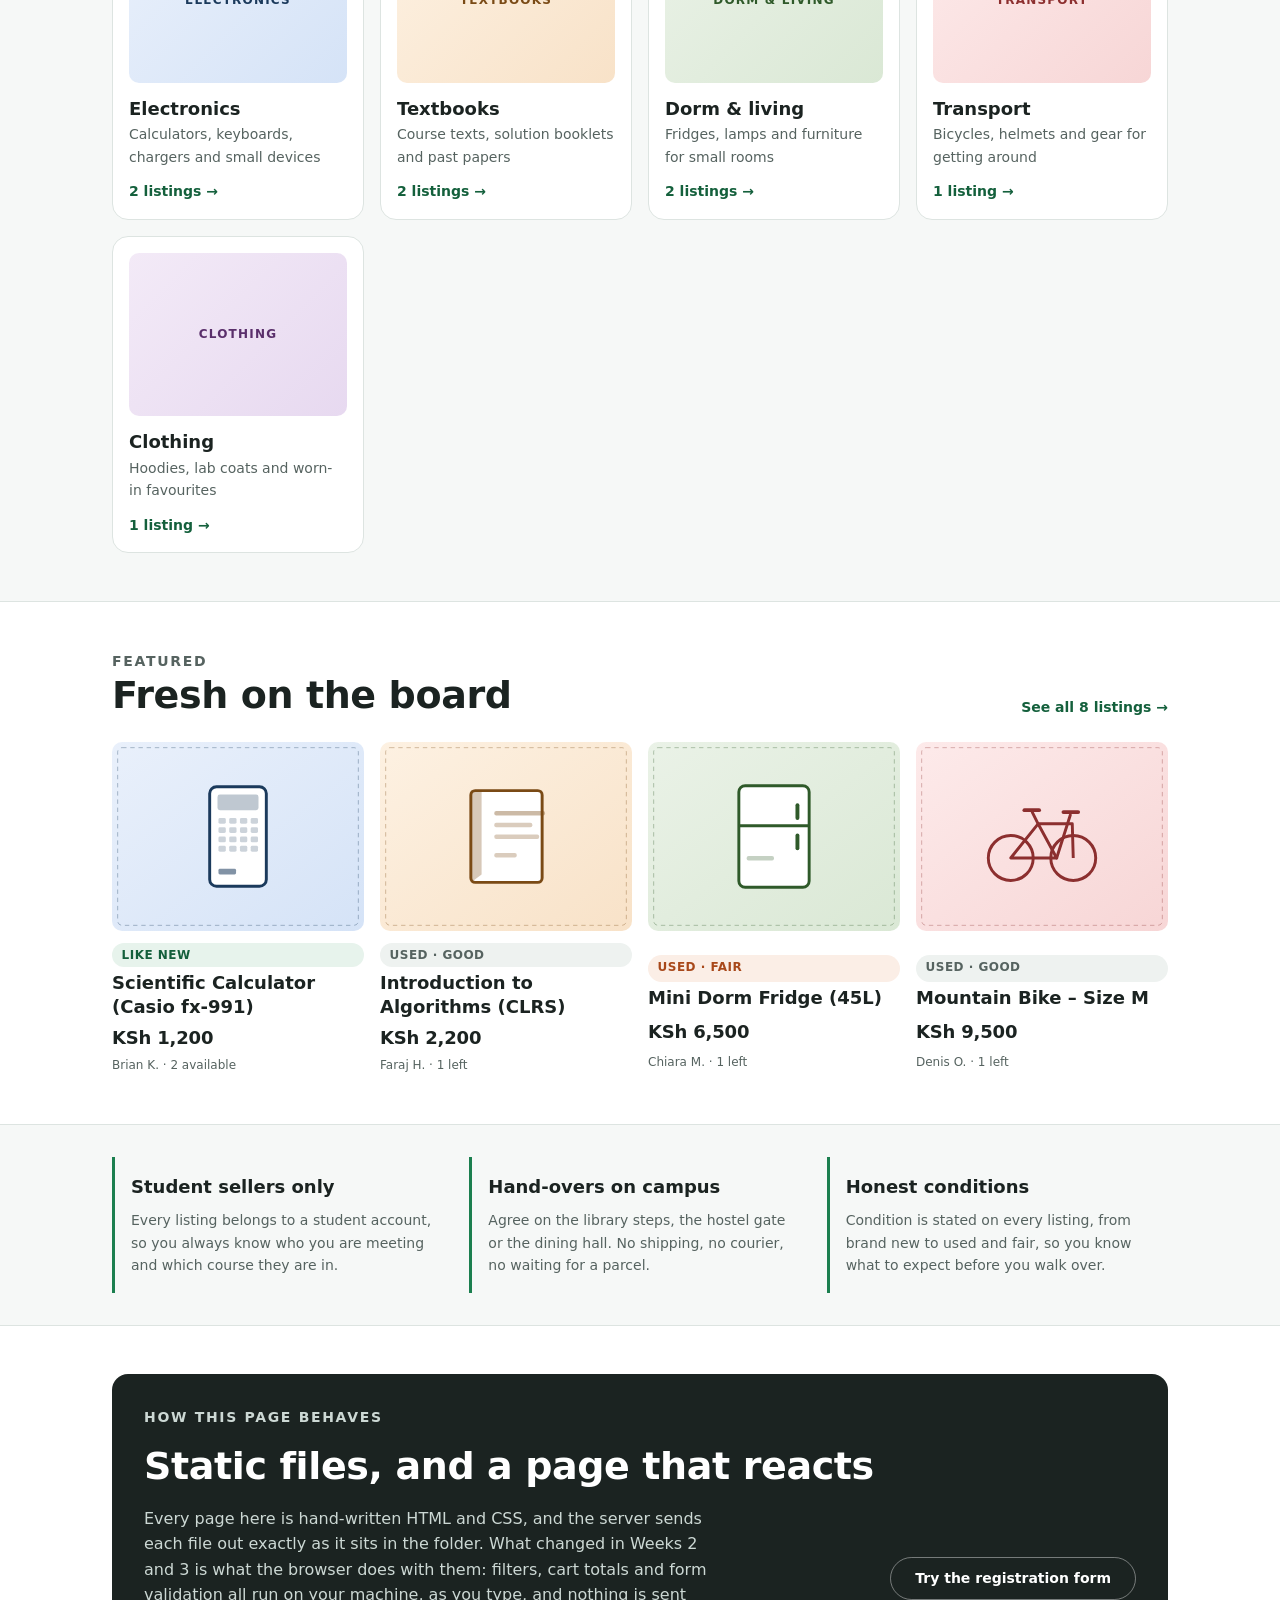
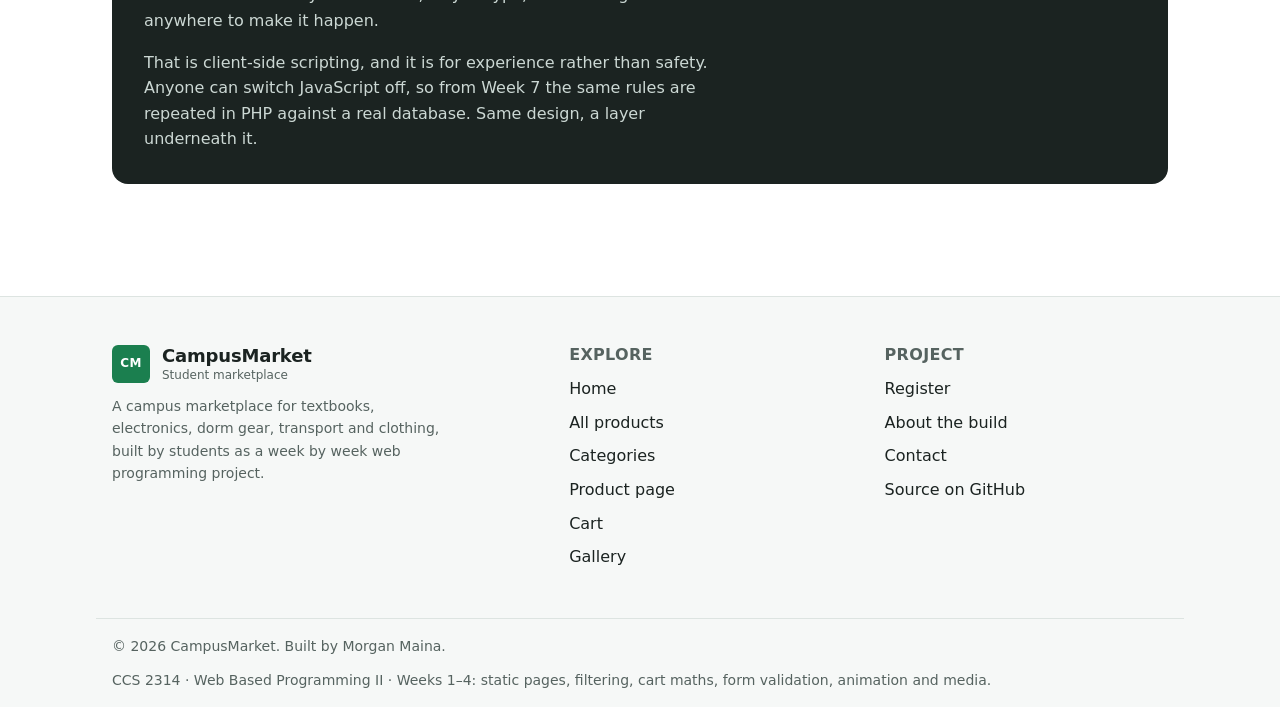
==== commit 138a1714: "Assignment 4: Weeks 1-4 integration Full Name: Morgan Maina Mburu Admission Number: CIT-223-025/2024" ====
--- a/index.html
+++ b/index.html
@@ -72,7 +72,7 @@
 
         <aside class="hero__panel" aria-label="Example listing">
           <p class="hero__panel-bar">Listing preview</p>
-          <div class="media media--electronics" role="img" aria-label="Placeholder for a product photo">Calculator</div>
+          <img class="media media--img" src="img/calculator.svg" width="800" height="600" alt="Illustration of a scientific calculator showing a display and a keypad of keys">
           <div class="hero__panel-body">
             <span class="chip chip--primary">Like new</span>
             <h2 class="product-card__title">Scientific Calculator (Casio fx-991)</h2>
@@ -198,7 +198,7 @@
 
         <div class="grid grid--4">
           <article class="product-card">
-            <div class="media media--electronics" role="img" aria-label="Placeholder for a product photo">Calculator</div>
+            <img class="media media--img" src="img/calculator.svg" width="800" height="600" alt="Illustration of a scientific calculator showing a display and a keypad of keys">
             <div class="product-card__body">
               <span class="chip chip--primary">Like new</span>
               <h3 class="product-card__title">
@@ -210,7 +210,7 @@
           </article>
 
           <article class="product-card">
-            <div class="media media--textbooks" role="img" aria-label="Placeholder for a product photo">Textbook</div>
+            <img class="media media--img" src="img/algorithms.svg" width="800" height="600" alt="Illustration of a thick hardback book seen from the front">
             <div class="product-card__body">
               <span class="chip">Used &middot; good</span>
               <h3 class="product-card__title">
@@ -222,7 +222,7 @@
           </article>
 
           <article class="product-card">
-            <div class="media media--dorm-living" role="img" aria-label="Placeholder for a product photo">Fridge</div>
+            <img class="media media--img" src="img/fridge.svg" width="800" height="600" alt="Illustration of a small upright fridge with a freezer compartment at the top">
             <div class="product-card__body">
               <span class="chip chip--sale">Used &middot; fair</span>
               <h3 class="product-card__title">
@@ -234,7 +234,7 @@
           </article>
 
           <article class="product-card">
-            <div class="media media--transport" role="img" aria-label="Placeholder for a product photo">Bicycle</div>
+            <img class="media media--img" src="img/bike.svg" width="800" height="600" alt="Illustration of a mountain bike with two wheels and a triangular frame">
             <div class="product-card__body">
               <span class="chip">Used &middot; good</span>
               <h3 class="product-card__title">
--- a/css/style.css
+++ b/css/style.css
@@ -628,6 +628,12 @@
   color: #5a2f6b;
 }
 
+.media--img {
+  padding: 0;
+  background: none;
+  object-fit: cover;
+}
+
 .card {
   display: grid;
   gap: var(--space-3);
@@ -1021,6 +1027,16 @@
   background: var(--color-success-soft);
   border-color: var(--color-success);
   border-left-color: var(--color-success);
+  opacity: 0;
+  visibility: hidden;
+  transform: scale(0.9);
+  transition: opacity var(--duration-slow) var(--ease-out), visibility var(--duration-slow), transform var(--duration-slow) var(--ease-out);
+}
+
+.notice--success.is-visible {
+  opacity: 1;
+  visibility: visible;
+  transform: none;
 }
 
 .notice--success .notice__title {
@@ -1053,6 +1069,17 @@
   color: var(--color-danger);
   font-size: 0.8125rem;
   font-weight: 600;
+  opacity: 1;
+  visibility: visible;
+  transform: none;
+  transition: opacity var(--duration-base) var(--ease-out), visibility var(--duration-base), transform var(--duration-base) var(--ease-out);
+}
+
+.field__error[hidden] {
+  opacity: 0;
+  visibility: hidden;
+  transform: translateY(-4px);
+  pointer-events: none;
 }
 
 .field__error::before {
